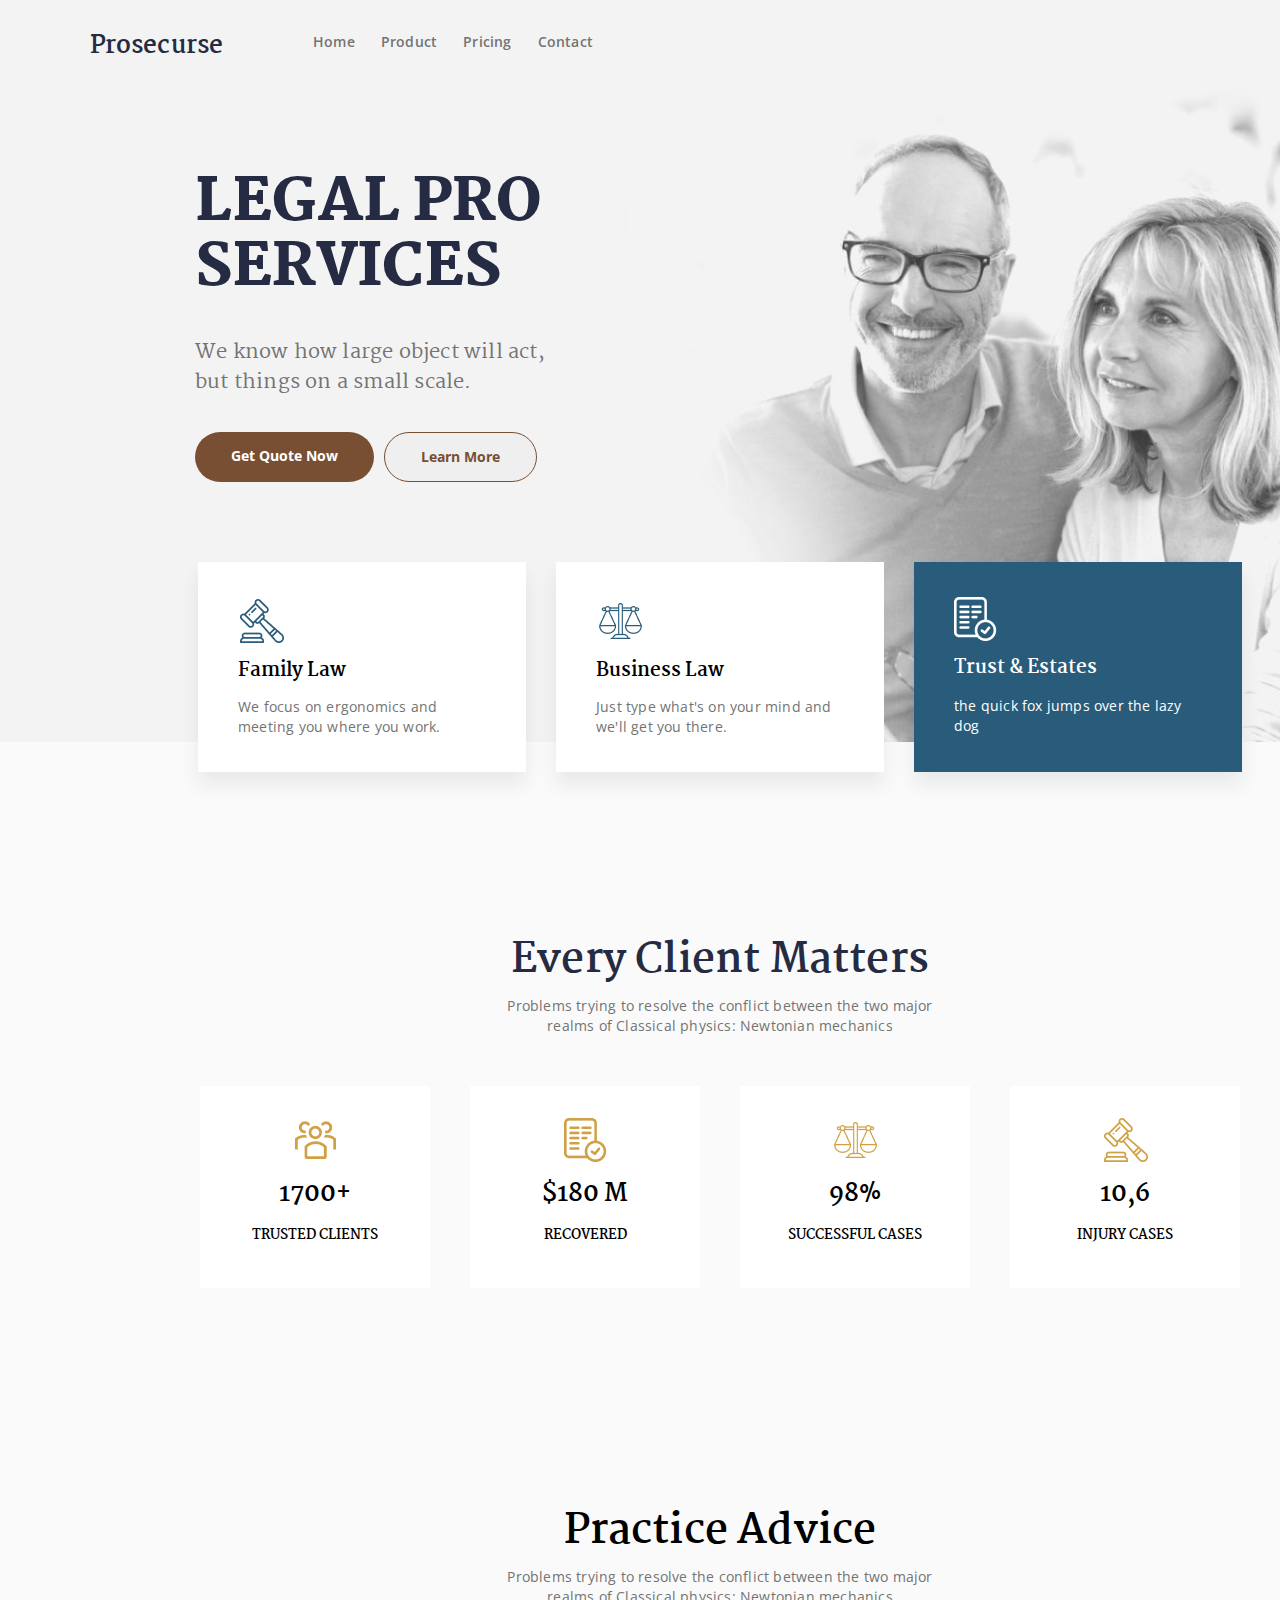
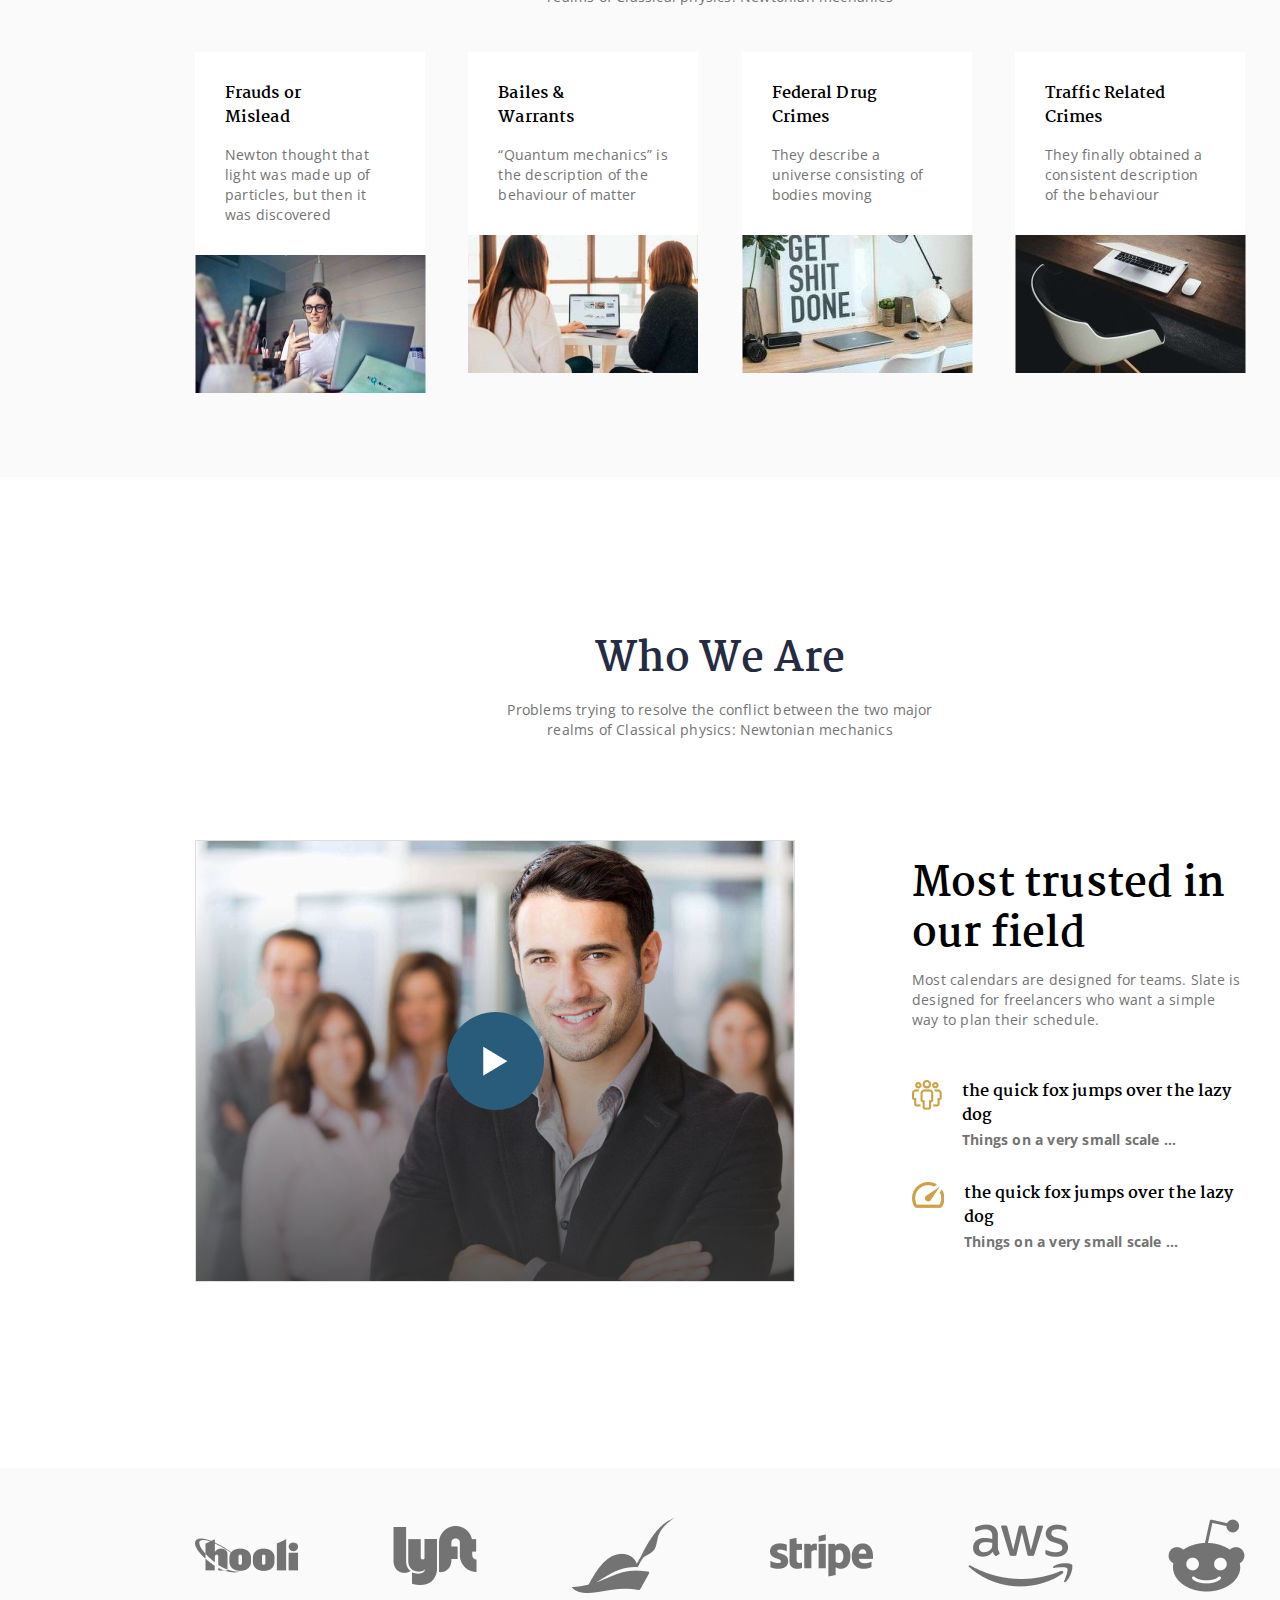
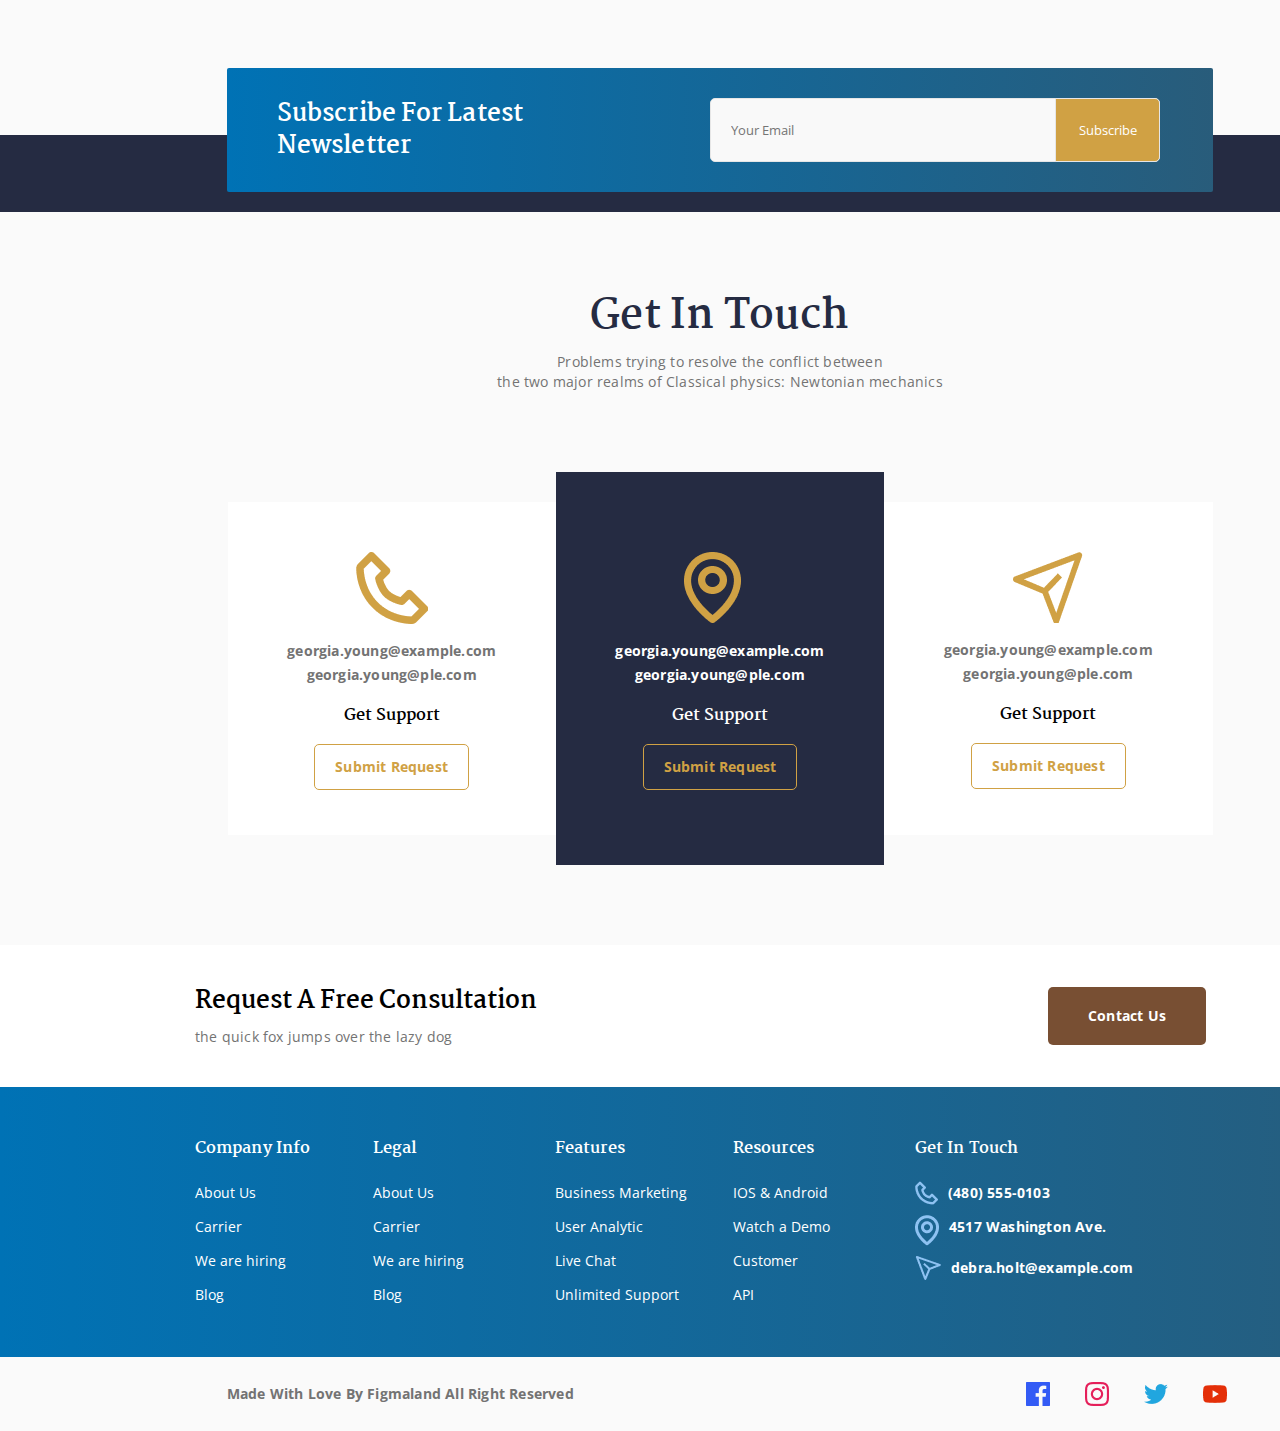
==== index.html @ 294cccd7 "edit file type" ====
<!DOCTYPE html>
<html lang="en">
<head>
    <meta charset="UTF-8">
    <meta http-equiv="X-UA-Compatible" content="IE=edge">
    <meta name="viewport" content="width=device-width, initial-scale=1.0">
    <title>Document</title>
    <link rel="stylesheet" href="css/style.css">
</head>
<body>
    <!-- Header -->
    <div class="header col-md-12">
        <div class="cover-header">
                <div class="navbar">
                    <div class="nav-brand">
                        <h3>Prosecurse</h3>
                    </div>
                    <div class="nav-menu">                    
                            <a>Home</a>
                            <a>Product</a>
                            <a>Pricing</a>
                            <a>Contact</a>                    
                    </div>
                    <div class="nav-icon">
                        <img src="images/icn search .icn-xs.png" class="show-detail" alt="">
                        <img src="images/icn shopping-cart .icn-xs.png" class="show-detail" alt="">
                        <img src="images/icn menu .icn-xs.png" alt="">                    
                    </div>                 
                </div>
                <div class="container">
                        <div class="card-haeder-info">
                            <h1>
                                LEGAL PRO SERVICES
                            </h1>                    
                            <h4 class="hide">
                                We know how large object will act,<br>
                                but things on a small scale.
                            </h4> 
                            <h4 class=" show-detail">
                                We know how large <br>
                                objects will act, but things <br>
                                on a small scale just do <br>
                                not act that way.
                            </h4>
                            
                            <div class="card-header-btn">
                                <button class="btn primary-color btn-text btn-round">
                                    Get Quote Now 
                                </button>
                                <button class="btn outline-primary-color btn-text btn-round">
                                    Learn More 
                                </button>
                            </div> 
                        </div> 
                </div> 
                <div class="row">
                    <div class="card-item-white">
                        <img src="images/c1.png" alt="">
                        <h3 class="hide">
                            Family Law
                        </h3>
                        <h3 class=" show-detail">
                            OpenType features <br> and Variable fonts
                        </h3>
                        <p>
                            We focus on ergonomics and meeting you where you work. 
                        </p>

                    </div>
                    <div class="card-item-white">
                        <img src="images/c2.png" alt="">
                        <h3 class="hide">
                            Business Law
                        </h3>
                        <h3 class=" show-detail">
                            Fastest way <br> to organize
                        </h3>
                        <p>
                            Just type what's on your mind and we'll get you there. 
                        </p>
                    </div>
                    <div class="card-item-blue">
                        <img src="images/c3.png" alt="">
                        <h3 class="hide">
                            Trust & Estates
                        </h3>
                        <h3 class=" show-detail">
                            Work at the <br> speed of thought.
                        </h3>
                        <p>
                            the quick fox jumps over the lazy dog 
                        </p>
                    </div>
            </div>
        </div>      
                  
    </div>

<!-- Every Client Matters -->
    <div class="every-client-matters col-md-12">
        <div class="container">
            <div class="row">
                <div class=" main-content ">
                    <h2>
                        Every Client Matters
                    </h2>
                    <p align="center">
                        Problems trying to resolve the conflict between the two major realms of Classical physics: Newtonian mechanics 
                    </p>
                </div>
            </div>
            <div class="row">
                <div class="col-md-3">
                        <img src="images/icn settings .icn-lg.png" alt="">
                        <h2>
                            1700+
                        </h2>
                        <h5>
                            TRUSTED CLIENTS
                        </h5>
                </div>
                <div class="col-md-3 ">
                        <img src="images/icn settings .icn-lg (1).png" alt="">
                        <h2>
                            $180 M 
                        </h2>
                        <h5>
                            RECOVERED
                        </h5>
                </div>
                <div class="col-md-3 ">
                        <img src="images/icn settings .icn-lg (2).png" alt="">
                        <h2>
                            98%
                        </h2>
                        <h5>
                            SUCCESSFUL CASES
                        </h5>
                </div>
                <div class="col-md-3 ">
                        <img src="images/icn settings .icn-lg (3).png" alt="">
                        <h2>
                            10,6
                        </h2>
                        <h5>
                            INJURY CASES
                        </h5>
                </div>
                
                
            </div>
        </div>
    </div>
    <!-- Practice Advice -->
    <div class=" practice-advice col-md-12">
        <div class="container ">
            <div class="sub-container ">
                <div class=" row">
                    
                        <h2>
                            Practice Advice
                        </h2>
                        <p>
                            Problems trying to resolve the conflict between 
                            the two major realms of Classical physics: Newtonian mechanics 
                        </p>
                </div>

            </div>
            <div class=" row">
                <div class="col-md-3">
                    <div class="card-item">
                        <div class="card-content">
                            <h5 >
                                Frauds or Mislead
                            </h5>
                            <p >
                                Newton thought that 
                                light was made up of 
                                particles, but then it 
                                was discovered
                            </p>
                        </div>
                        <div class="card-image">
                            <img src="images/cover (1).png" alt="">
                        </div>                      
                    </div>
                </div>
                <div class="col-md-3">
                    <div class="card-item">
                        <div class="card-content">
                            <h5 >
                                Bailes & Warrants
                            </h5>
                            <p >
                                “Quantum mechanics” is the description of the behaviour of matter 
                            </p>
                        </div>
                        <div class="card-image">
                            <img src="images/cover (2).png" alt="">
                        </div>                      
                    </div>
                </div>
                <div class="col-md-3">
                    <div class="card-item">
                        <div class="card-content">
                            <h5 >
                                Federal Drug Crimes
                            </h5>
                            <p >
                                They describe a universe consisting of bodies moving
                            </p>
                        </div>
                        <div class="card-image">
                            <img src="images/cover (3).png" alt="">
                        </div>                      
                    </div>
                </div>
                <div class="col-md-3">
                    <div class="card-item">
                        <div class="card-content">
                            <h5 >
                                Traffic Related Crimes
                            </h5>
                            <p >
                                They finally obtained a consistent description of the behaviour 
                            </p>
                        </div>
                        <div class="card-image">
                            <img src="images/cover (4).png" alt="">
                        </div>                      
                    </div>
                </div>

            </div>

        </div>

    </div>
    <!-- About -->
    <div class="about col-md-12 ">
        <div class="container " >
            <div class=" row ">
                <div class="main-content ">
                    <h2>
                        Who We Are
                    </h2>
                    <p>
                        Problems trying to resolve the conflict between the two major realms of Classical physics: Newtonian mechanics 
                    </p>
                </div>

            </div>
            <div class=" row ">
                <div class="col-md-8 ">
                    <div class="card-item">
                        <div class=" card-button blue-color">
                            <img src="images/icn play .icn-sm.png" alt="">
                        </div>
                        <div class="card-image"></div>
                    </div>
                </div>
                <div class="col-md-4 ">
                    <div class="card-title ">
                        <h2>
                            Most trusted in our field
                        </h2>
                        <p>
                            Most calendars are designed for teams. Slate is designed for freelancers who want a simple way to plan their schedule.
                        </p>
                    </div>
                    <div class="card-list">
                        <div class="flex-row">
                            <div class="icon ">
                                <img src="images/Vector (14).png" alt="">
                            </div>
                            <div class="text">
                                <h5>
                                    the quick fox jumps over the lazy dog
                                </h5>
                                <h6>
                                    Things on a very small scale ...
                                </h6>
                            </div>
                        </div>
                        <div class="flex-row">
                            <div class="icon ">
                                <img src="images/Vector (15).png" alt="">
                            </div>
                            <div class="text">
                                <h5>
                                    the quick fox jumps over the lazy dog
                                </h5>
                                <h6>
                                    Things on a very small scale ...
                                </h6>
                            </div>
                        </div>                        
                    </div>
                </div>
            </div>
        </div>
    </div>

<!-- Clients -->
    <div class="clients col-md-12 ">
        <div class="clients-backgroung">
            
        </div>
        <div class="container" >
            <div class="row icon">
                <div class="col-md-2">
                    <img src="images/Vector (1).png" alt="">
                </div>
                <div class="col-md-2">
                    <img src="images/Vector (2).png" alt="">
                </div>
                <div class="col-md-2">
                    <img src="images/Vector (3).png" alt="">
                </div>
                <div class="col-md-2">
                    <img src="images/Vector (4).png" alt="">
                </div>
                <div class="col-md-2">
                    <img src="images/Vector (5).png" alt="">
                </div>
                <div class="col-md-2">
                    <img src="images/Vector (6).png" alt="">
                </div>
            </div>
        </div>
        <div class="container" >
            <div class="row input">
                        <div class="title">
                            <h3>
                                Subscribe For Latest Newsletter
                            </h3>
                        </div>
                        <div class="input-group">
                            <input type="email" name="" id="" placeholder="Your Email">
                            <div class="btn-input">
                                <button>Subscribe</button>
                            </div>
                        </div>
                </div>       
        </div>
        
    </div>

<!-- Contect -->
    <div class="contect col-md-12">
        <div class="container">
            <div class="row ">
                <div class="main-content">
                    <h2>
                        Get In Touch
                    </h2>
                    <p>
                        Problems trying to resolve <br class=" show-detail"> the conflict between <br class="hide">
                        the two major realms of Classical physics:<br class=" show-detail"> Newtonian mechanics 
                    </p>
                </div>
            </div>
            <div class="row">
                <div class="col-md-4 ">
                    <div class="card-item">
                        <img src="images/tel.png" alt="">
                        <div>
                            <h6>georgia.young@example.com</h6>
                            <h6>georgia.young@ple.com</h6>
                        </div>
                        <h5>
                            Get Support
                        </h5>
                        <button>
                                Submit Request
                        </button>
                    </div>
                </div>
                <div class="col-md-4 ">
                    <div class="card-item">
                        <img src="images/location.png" alt="">
                        <div class="text-white-center">
                            <h6>georgia.young@example.com</h6>
                            <h6>georgia.young@ple.com</h6>
                        </div>
                        <h5>
                            Get Support
                        </h5>
                        <button>
                                Submit Request
                        </button>
                    </div>
                </div>
                <div class="col-md-4 ">
                    <div class="card-item">
                        <img src="images/mel.png" alt="">
                        <div>
                            <h6>georgia.young@example.com</h6>
                            <h6>georgia.young@ple.com</h6>
                        </div>
                        <h5>
                            Get Support
                        </h5>
                        <button>                            
                                Submit Request
                        </button>
                    </div>
                </div>
            </div>
        </div>
    </div>

    <!-- Footer -->
    <div class="footer col-md-12">
        <div class=" footer-1">
            <div class="container ">
                <div class="row ">
                    <div class="col-md-6 title ">
                        <h3>
                            Request A Free Consultation
                        </h3>
                        <p>
                            the quick fox jumps over the lazy dog
                        </p>
                    </div>
                    <div class="col-md-6 button ">
                        <button>
                            Contact Us
                        </button>
                    </div>
                </div>
            </div>
        </div>
        <div class=" footer-2">
            <div class="container">
                <div class="row">
                    <div class="col-md-2 ">
                        <h5>
                            Company Info
                        </h5>
                        <div class="footer-link">
                            <a href="#">About Us</a>
                            <a href="#">Carrier</a>
                            <a href="#">We are hiring</a>
                            <a href="#">Blog</a>
                        </div>
                    </div>
                    <div class="col-md-2 ">
                        <h5>
                            Legal
                        </h5>
                        <div class="footer-link">
                            <a href="#">About Us</a>
                            <a href="#">Carrier</a>
                            <a href="#">We are hiring</a>
                            <a href="#">Blog</a>
                        </div>
                    </div>
                    <div class="col-md-2 ">
                        <h5>
                            Features
                        </h5>
                        <div class="footer-link">
                            <a href="#">Business Marketing</a>
                            <a href="#">User Analytic</a>
                            <a href="#">Live Chat</a>
                            <a href="#">Unlimited Support</a>
                        </div>
                    </div>
                    <div class="col-md-2 ">
                        <h5>
                            Resources
                        </h5>
                        <div class="footer-link">
                            <a href="#">IOS & Android</a>
                            <a href="#">Watch a Demo</a>
                            <a href="#">Customer</a>
                            <a href="#">API</a>
                        </div>
                    </div>
                    <div class="col-md-4 ">
                        <h5>
                            Get In Touch
                        </h5>
                        <div class="footer-icon">
                            <div class="footer-icon-detail">
                                <img src="images/f-tel.png" alt="">
                                <h6>
                                    (480) 555-0103 
                                </h6>
                            </div>
                            <div class="footer-icon-detail">
                                <img src="images/f-location.png" alt="">
                                <h6>
                                    4517 Washington Ave.
                                </h6>
                            </div>
                            <div class="footer-icon-detail">
                                <img src="images/f-mel.png" alt="">
                                <h6>
                                    debra.holt@example.com
                                </h6>
                            </div>
                        </div>
                            
                    </div>
                </div>
            </div>
        </div>
        <div class=" footer-3">
            <div class="container">
                <div class="row ">
                    <div class="col-md-6">
                        <h6>
                            Made With Love By Figmaland All Right Reserved 
                        </h6>
                    </div>
                    <div class="col-md-6">
                            <img src="images/fb.png" alt="">
                            <img src="images/ig.png" alt="">
                            <img src="images/tw.png" alt="">
                            <img src="images/yt.png" alt="">
                    </div>
                </div>
            </div>
        </div>

    </div>
</body>
</html>
---- css/style.css ----
@import url('https://fonts.googleapis.com/css2?family=Martel:wght@200;300;400;600;700;800;900&family=Open+Sans:ital,wght@0,300;0,400;0,500;0,600;0,700;0,800;1,300;1,400;1,500;1,600;1,700;1,800&display=swap');

@import url('https://fonts.googleapis.com/css2?family=Montserrat:ital,wght@0,100;0,200;0,300;0,400;0,500;0,600;0,700;0,800;0,900;1,100;1,200;1,300;1,400;1,500;1,600;1,700;1,800;1,900&display=swap');
* {
    margin: 0;
    padding: 0;
    box-sizing: border-box;
    font-family: 'Open Sans', sans-serif;   
}
body {    
    background: #ffffff;    

}
.test-border {
    border: #0072B5 solid 1px;
}
h2, h3, h4, h5{
    font-family: 'Martel', serif;
    font-weight: 700;
}
h6 {
    font-weight: 700;
    font-size: 14px;
    line-height: 24px;
    letter-spacing: 0.2px;
    color: #737373;
}
p {
    font-size: 14px;
    line-height: 20px;    
    letter-spacing: 0.2px;
    color: #737373;
}
h1{
    font-family: 'Martel', serif;
    font-weight: 900;
}

.col-md-12 {
    width: 1440px;
    margin: 0 auto;
    transition: all 1s;
    /* border: #0072B5 solid 1px; */
}
.container {
    position: relative;
    display: flex;
    flex-direction: column;
    width: 1050px;    
    margin:0 auto;
}
.row {
    display: grid;
    width: auto;  
}
/* Header */
.header {
    padding-bottom: 114px;  
    background: #FAFAFA;
}
.header .cover-header {
    background: url('../images/cover.png');
    background-repeat: no-repeat;
    position: relative;
    background-size: cover;
    background-position: center;
}
.header .row {
    position: absolute;
    grid-template-columns: repeat(3,328px);
    bottom: -30px;
    margin: 0 auto;
    gap: 30px;  
    left: 0;
    right: 0;
    justify-content: center;
}
.header .row div{
    padding: 35px 40px;    
    box-shadow: 0px 13px 19px rgba(0, 0, 0, 0.07);
}
div.card-item-white {
    background-color: #FFFFFF;
    display: grid;
    gap: 10px;
}
div.card-item-blue {
    background-color: #295C7A;
    color: #FFFFFF;
    display: grid;
    gap: 10px;
}
div.card-item-blue > p{
    color: #FFFFFF;
}
.header .card-haeder-info {
    margin-top: 80px;
    margin-bottom: 260px;
    width: 50%;
}
.header .card-haeder-info h1{
    font-family: 'Martel';
    font-style: normal;
    font-weight: 900;
    font-size: 58px;
    line-height: 65px;
    letter-spacing: 0.2px;
    color: #252B42;
}
.header .card-haeder-info h4{
    font-weight: 500;
    font-size: 20px;
    line-height: 30px;
    letter-spacing: 0.2px;
    color: #737373;
    margin: 35px 0;

}
.header .card-header-btn {
    display: flex; 
    flex-wrap: wrap;   
    gap: 10px;
}
.btn {
    display: flex;
    flex-direction: column;
    align-items: center;
    padding: 10px 36px;
    border: none;
    border-radius: 37px;

}
.primary-color{
    color: #FFFFFF;
    background: #784F33;
    
    
}
.outline-primary-color {
    border: 1px solid #784F33;
    color: #784F33;  
 
}
.blue-color{
    background: #295C7A;
    border-radius: 73.6px;
}

.btn-text {  

    font-family: 'Open Sans';
    font-style: normal;
    font-weight: 700;
    font-size: 14px;
    line-height: 28px;

}

.navbar {
    display: flex;
    margin: 0 90px 0 90px;
    padding: 30px 0 30px 0;

}
.nav-brand > h3{
    font-weight: 700;
    font-size: 24px;
    line-height: 32px;
    letter-spacing: 0.1px;
    color: #252B42;

}
.nav-menu {
    display: flex;
    margin-left: 90px;
    width: 280px;
    justify-content: space-between;    
}
.nav-menu a {    
    font-weight: 600;
    font-size: 14px;
    line-height: 24px;
    text-align: center;
    letter-spacing: 0.2px;
    color: #737373;
}
.nav-icon {
    display: flex;
    margin-left: auto;
    align-items: center;
}
.show-detail {    
    display: none;
}

/* Every Client Matters */
.every-client-matters {
    position: relative;
    background: #FAFAFA;
}
.every-client-matters .container {
    padding: 80px 93px 94px 93px;
    align-items: center;
}
.every-client-matters .row .main-content h2 {
    margin-bottom: 10px;
}
.main-content > h2 {
    font-size: 40px;
    line-height: 50px;
    letter-spacing: 0.2px;   
    color: #252B42;
    /*  */
    text-align: center;

}
.main-content > p {
    width: 468px;
    font-weight: 400;
    font-size: 14px;
    line-height: 20px;
    text-align: center;
    letter-spacing: 0.2px;
    color: #737373;
    /*  */
}
.every-client-matters .row:nth-last-of-type(1) {
    /* background-color: aqua; */
    grid-template-columns: repeat(4,230px);
    grid-template-rows: 202px;
    margin-top: 50px;
    gap: 40px;
}
.every-client-matters .row > div.col-md-3 {
    display: flex;
    flex-direction: column;
    align-items: center;
    padding: 30px 40px;
    background: #FFFFFF;
    gap: 10px;
}

/* Practice Advice */
.practice-advice {
    background-color: #FAFAFA;
    margin-bottom: 58px;
}
.practice-advice > .container {
    padding-top: 80px;
    padding-bottom: 84px;
    /* border: #0072B5 solid 1px; */
}
.container .sub-container {
    margin: 45px 93px;
    align-items: center;

}
.sub-container > .row {
    display: flex;
    flex-direction: column;
    justify-content: center;
    align-items: center;
}
.sub-container > .row > h2 {
    font-size: 40px;
    line-height: 50px;
    letter-spacing: 0.2px;
    margin-bottom: 10px;
}
.sub-container > .row > p {
    font-size: 14px;
    line-height: 20px;
    text-align: center;
    width: 431px;
    letter-spacing: 0.2px;
}
.practice-advice .container > .row {
    justify-content: space-between;
    grid-template-columns: repeat(4,230px);
    gap: 40px;
}

.practice-advice .card-item > .card-content {
    padding: 30px 30px;
    background: #FFFFFF;

}
.practice-advice .card-item > .card-content > h5{
    font-size: 16px;
    line-height: 24px;
    width: 125px;
    letter-spacing: 0.1px;
    margin-bottom: 15px;
}
.practice-advice .card-item > .card-content > p{
    font-size: 14px;
    line-height: 20px;
    letter-spacing: 0.2px;
    color: #737373;
}
.practice-advice .card-item > .card-image {
    margin-bottom: -5px;
}

/* About Who We Are */
.about {
    padding-bottom: 43px;
    background: #ffffff;
    /* border: #0072B5 solid 1px; */
}
.about .row:first-child {
    margin: 100px 93px ;
    display: flex;
    justify-content: center;
}
.about .container {
    padding-bottom: 43px;
}
.about .row > .main-content h2{
    margin-bottom: 15px;
}
.about .row:last-child {
    justify-content: space-between;
    grid-template-columns: 600px 333px;
    margin-bottom: 100px;
    /* border: #0072B5 solid 1px; */
}
.about .row > .col-md-8 {
    display: flex;
    flex-direction: column;
    align-items: center;
    height: 442px;

}
.about .row > .col-md-8 .card-item {
    box-sizing: border-box;
    width: 100%;
    height: 442px;
    position: relative;
    background: #c7acac;
    border: 1px solid #DEDEDE;
    background: url('../images/cover\ \(5\).png');
    background-position: center;
}
.about .row > .col-md-8 .card-item .card-image {
    position: absolute;
    width: 100%;
    height: auto;
    left: 0px;
    right: 0px;
    top: 0px;
    bottom: 0px;    
    background: linear-gradient(180deg, rgba(0, 0, 0, 0) 14.58%, rgba(56, 56, 56, 0.84) 100%);
    z-index: 1;
}
.about .row > .col-md-8 .card-item .card-button {
    display: flex;
    flex-direction: row;
    align-items: center;
    padding: 34.8px 36.8px;
    position: absolute;
    width: 97.6px;
    height: 98.4px;
    left: calc(50% - 97.6px/2 + 0.3px);
    top: calc(50% - 98.4px/2 + 0.2px);
    z-index: 999;
}
.about .row > .col-md-4 {
    display: flex;
    flex-direction: column;
    align-items: flex-start;
    height: 424px;
    gap: 30px;
}
.about .row > .col-md-4 > .card-title {
    padding: 20px 0;
}
.about .row > .col-md-4 > .card-list {
    width: 100%;
    display: flex;
    flex-direction: column;
    gap: 30px;
}
.card-list > .flex-row {
    display: flex;
}
.flex-row > .icon {
    margin-right: 20px;
}
.flex-row > .text > h5{
    font-size: 16px;
    line-height: 24px;
    letter-spacing: 0.1px;
}
.flex-row > .text > h6{
    font-size: 14px;
    line-height: 24px;
    letter-spacing: 0.2px;
    color: #737373;
}
.about .row > .col-md-4 h2{
    font-size: 40px;
    line-height: 50px;
    letter-spacing: 0.2px;
    margin-bottom: 10px;
}

/* Clients */
.clients {
    background: #FAFAFA;
}
.clients.col-md-12 {
    z-index: 1;
    position: relative;
}
.clients .container {    
    position: relative;
}
.clients > .container > .row.icon {
    justify-content: space-between;
    align-items: center;
    grid-template-columns: repeat(6,auto);
    gap: 40px;
    margin: 50px 0;
}

.clients > .container > .row.input {
    padding: 30px 50px;
    margin: 20px 32px;
    background: linear-gradient(270deg, #295C7A -1.04%, #0072B5 100%);
    border-radius: 2px;    
    grid-template-columns: repeat(2,253px 450px);
    gap: 180px;
    z-index: 999;
}
.clients > .container > .row.input > .title > h3{
    font-size: 24px;
    line-height: 32px;
    letter-spacing: 0.1px;
    color: #FFFFFF;
}

.clients > .container > .row.input > .input-group {
    display: flex;
    position: relative;
}
.clients > .container > .row.input > .input-group > input[type=email]{
    background: #F9F9F9;
    border: 1px solid #E6E6E6;
    padding: 15px 20px;
    border-radius: 5px;
    width: 100%;
}
.clients > .container > .row.input > .input-group > .btn-input > button{
    position: absolute;
    padding: 15px 22.5px;
    height: 100%;
    background: #D0A144;
    border: 1px solid #E6E6E6;
    border-radius: 0px 5px 5px 0px;
    right: 0;
    color: #FFFFFF;
    z-index: 5;
}
.clients-backgroung {
    position: absolute;
    height: 77px;
    width: 100%;
    background: #252B42;
    margin-bottom: 0;
    z-index: 20;
    bottom: 0;
}

/* contect */
.contect {
    background: #FAFAFA;
}
.contect .container {
    padding: 80px 0;
    gap: 80px;
}
.contect .container .row:first-child {
    margin: 0 93px;
    justify-content: center;
}
.contect .container .row:first-child h2{
    margin-bottom: 10px;
}
.contect .container .row:last-child {
    grid-template-columns: repeat(3,auto);
    margin: 0 32.5px;
    align-items: center;
}
.contect .container .row:last-child h5{
    font-size: 16px;
}

.contect .container .row:last-child > .col-md-4:nth-child(1) , .col-md-4:nth-child(3) {
    background: #FFFFFF;
    height: 333px;
    padding: 50px 40px;
}
.contect .container .row:last-child > .col-md-4:nth-child(2){
    background: #252B42;
    height: 393px;
    padding: 80px 40px;
    color: #FFFFFF;
}
.text-white-center > h6 {
    color: #FFFFFF;
}
.contect .container .row:last-child > .col-md-4 > .card-item{
    display: flex;
    flex-direction: column;
    align-items: center;
    gap: 15px;
    text-align: center;
}
.contect .row:last-child button {
    padding: 10px 20px;
    border: 1px solid #D0A144;
    border-radius: 5px;
    background: none;
    font-weight: 700;
    font-size: 14px;
    line-height: 24px;
    letter-spacing: 0.2px;
    color: #D0A144;
}

/* Footer */
.footer .footer-1 {
    background-color: #ffffff;
}
.footer-1 > .container {
    padding: 40px 0;
}
.footer-1 > .container > .row {
    grid-template-columns: repeat(2,454px 236px);
    align-items: center;
    padding: 0px;
    gap: 360px;
}
.footer-1 > .container > .row > .col-md-6.title{
    display: flex;
    flex-direction: column;
    gap: 10px;
}
.footer-1 > .container > .row > .col-md-6.title > h3{
    font-size: 24px;
    line-height: 32px;
}
.footer-1 > .container > .row > .col-md-6.button {
    display: flex;
    justify-content: center;
}
.footer-1 > .container > .row > .col-md-6.button > button {
    padding: 15px 40px;
    background: #784F33;
    border-radius: 5px;
    border: none;
    color: #FFFFFF;
    font-weight: 700;
    font-size: 14px;
    line-height: 28px;
    letter-spacing: 0.2px;
}
.footer .footer-2{
    background: linear-gradient(270deg, #295C7A -1.04%, #0072B5 100%);
}
.footer-2 > .container > .row {
    margin: 50px 0;
    grid-template-columns: repeat(5,148px 152px 148px 152px 321px);
    gap: 30px;
    color: #FFFFFF;

}
.footer-2 .footer-icon {
    display: flex;
    flex-direction: column;
    gap: 10px;
}
.footer-2 .row > .col-md-4 .footer-icon-detail{
    display: flex;
    flex-direction: row;
    gap: 10px ;  
}
.footer-2 .footer-icon-detail > h6 {
    color: #FFFFFF;
    font-size: 14px;
    line-height: 24px;
    letter-spacing: 0.2px;
}
.footer-2 > .container > .row h5{
    margin-bottom: 20px;
    font-size: 16px;
    line-height: 24px;
    letter-spacing: 0.1px;
}
.footer-2 .footer-link {
    display: grid;
    grid-gap: 10px;
}
.footer-2 .footer-link > a {
    color: #FFFFFF;
    text-decoration: none;
    line-height: 24px;
    font-size: 14px;
}
.footer .footer-3 {
    background-color: #FAFAFA;
}
.footer-3 .row {
    grid-template-columns: repeat(2, 600px 236px);
    margin: 25px 0;
    gap: 213px;
}
.footer-3 .col-md-6 {
    display: grid; 
    grid-template-columns: repeat(4,auto);
    justify-content: space-around;
    align-items: center;
}


/* ******************************************* */
@media only screen and (min-device-width : 320px) and (max-device-width : 480px) {

    .hide{
        display: none;
    }
    .col-md-12 {
        width: 100%;
        transition: all 1s;
    }
    .header {
        margin-bottom: 0;
    }
    .container{
        width: auto;        
    }
    .header {
        padding-bottom: 43px;
    }
    .header .row {
        position: static;
        grid-template-columns: repeat(1,328px);
        padding-bottom: 80px;
        gap: 30px;
    }
    .header .row .card-item-white, .card-item-blue{
        display: grid;
        gap: 10px;
    }
    .header .container {
        margin: 0;
        padding: 0;

    }
    .every-client-matters .row:nth-last-of-type(1) {
        grid-template-columns: repeat(1,230px);
    }
    .navbar {
        position: relative;
        display: flex;
        margin: 0 auto;
        
        padding: 36px 36px 39px 36px;
        height: 532px;
        justify-content: space-around;
        transition: all 1s;
    
    }
    .nav-brand > h3{
        font-weight: 700;
        font-size: 24px;
        line-height: 32px;
        letter-spacing: 0.1px;
        color: #252B42;
    }
    .nav-menu {
        flex-direction: column;
        align-items: center;
        padding: 0px;
        gap: 30px;
        position: absolute;
        width: 112px;
        height: 270px;
        margin: 96px 0 98px 0;

           
    }
    .nav-menu a {    
        font-weight: 600;
        font-size: 30px;
        line-height: 45px;
        text-align: center;
        letter-spacing: 0.2px;
        color: #737373;
    
    }
    .nav-icon {
        margin-left: auto;
        height: 24px;
        gap: 24px;
    
    }
    .show-detail {    
        display: block;
    }

    .header .card-haeder-info {
        margin-top: 80px;
        margin-bottom: 80px;
        width: 100%;
        gap: 40px;
    }
    .header .card-haeder-info h1{        
        font-size: 40px;
        line-height: 50px;
        letter-spacing: 0.2px;
        color: #252B42;
        width: 241px;
        margin-top: 84px;
        /* padding: 0 87.5px; */
        margin: 0 auto;
        text-align: center;

    }
    .header .card-haeder-info h4{
        font-weight: 500;
        font-size: 20px;
        line-height: 30px;
        letter-spacing: 0.2px;
        color: #737373;
        margin: 35px 0;
        text-align: center;    
    }
    .header .card-header-btn {
        display: flex; 
        flex-direction: column;
        justify-content: center;
        align-items: center;
        gap: 25px;
        
        
    }
    .main-content > p {
        width: auto;
    }
    .practice-advice .container > .row {
        margin: 0 auto;
        grid-template-columns: repeat(1,230px);
        gap: 40px;
    }
    .every-client-matters .row .main-content h2 {
        width: 259px;
        
    }
    .every-client-matters .row .main-content p {
        width: 206px;
        margin: 0 auto;
    }
    .practice-advice {
        margin-bottom: 0;
    }
    .container .sub-container {
        margin: 45px 43px;
    }
    .sub-container > .row > h2 {
        width: 174px;
        text-align: center;
    }
    .sub-container > .row > p {
        width: 206px;
    }
    .about .row:last-child {
        justify-content: space-between;
        grid-template-columns: repeat(1,333px);
        gap: 52px;
        margin: 0 auto;
    }
    
    .about .row:first-child {
        margin: 100px 45px;

    }
    .about .row > .main-content h2 {
        margin: 0 36.5px;
        width: 251px;
        margin-bottom: 10px;
    }
    .about .row > .main-content p {
        width: 206px;
        margin: 0 auto;
    }
    .about .container {
        margin-bottom: 135px;
    }
    .clients > .container > .row.icon {
        justify-content: center;
        align-items: center;
        grid-template-columns: repeat(1,auto);
        gap: 60px;
        width: 100%;
        padding: 50px 0;
        margin-bottom: 35px;
        margin-top: 31px;
    }
    .clients > .container > .row.icon .col-md-2{
        margin: 0 auto;
    }
    .clients > .container > .row.input {
        grid-template-columns: repeat(1,auto);
        text-align: center;
        width: 100%;
        gap: 30px;
        margin: 0;
    }
    .clients-backgroung {
        display: none;
    }
    
    .clients > .container > .row.input > .title > h3{
        width: 253px;
        margin: 0 auto;
        
    }
    .contect .container .row:first-child h2 {
        width: 258px;
    }
    .contect .container .row:first-child p {
        width: 264px;
    }
    .contect .container .row:last-child {
        grid-template-columns: repeat(1,auto);
        margin: 0 43.5px;
        gap: 30px;
    
    }
    
    .footer-1 > .container > .row > .col-md-6.button {
        justify-content: flex-start;
    }
    .footer-1 > .container {
        margin: 0 31px;

    }
    .footer-1 > .container > .row {
        grid-template-columns: repeat(1,auto);
        align-items: center;
        justify-content: flex-start;
        margin: 40px 56.5px;
        gap: 50px;
    }
    .footer-2 > .container {
        margin-left: 87px;
    }
    .footer-2 > .container > .row {
        grid-template-columns: repeat(1,auto);
        gap: 30px;
        margin: 55px 0;
        color: #FFFFFF;
    
    }
    .footer-3 .row {
        grid-template-columns: repeat(1, auto);
        margin: 25px 89px;
        gap: 50px;
    }
}
/* iPads (portrait and landscape) ----------- */
@media only screen and (min-device-width : 768px) and (max-device-width : 1024px) {
    .container{
        width: 90%;
    }
    .col-md-12 {
        width: 100%;
        /* border: #0072B5 solid 1px; */
    }
    .nav-icon {
        margin-left: auto;
        height: 24px;
        gap: 24px;    
    }
    .row {
        width: auto;
    }
    .header .row {
        position: relative;
        grid-template-columns: repeat(1,80%);
        margin: 0 auto;
        gap: 30px;  
        padding-bottom: 100px;  
        justify-content: center;
    }
    .header .card-haeder-info {
        padding: 50px 0;
        margin: 0 auto;
        text-align: center;
    }
    .header .cover-header {
        background: url('../images/cover.png');
        background-repeat: no-repeat;
        position: relative;
        background-size:cover;
        background-position: center;
    }
    .header .card-header-btn {
        justify-content: center;
    }
    .header {
        padding-bottom: 0;  
    }
    .every-client-matters .row:nth-last-of-type(1) {
        grid-template-columns: repeat(2,230px);
    }
    .practice-advice > .container {
        padding-top: 0px;
    }
    .practice-advice .container > .row {
        margin: 0 auto;
        grid-template-columns: repeat(2,300px);
        gap: 40px;
    }
    .practice-advice .card-item > .card-image {
        margin-bottom: -5px;
    }
    .practice-advice .card-item > .card-image img{
        width: 100%;
    }
    .about .row:last-child {
        justify-content: space-between;
        grid-template-columns: repeat(1,600px);
        gap: 52px;
        margin: 0 auto;
    }
    .clients > .container > .row.input {
        grid-template-columns: repeat(1,80%);
        text-align: center;
        width: 100%;
        gap: 30px;
        margin: 0;
        justify-content: center;
    }
    
    .clients > .container > .row.icon {
        justify-content: space-around;
        align-items: center;
        grid-template-columns: repeat(3,200px);
        
    }
    .clients > .container > .row.icon .col-md-2{
        margin: 0 auto;
    }
    .contect .container .row:last-child {
        display: flex;
        flex-wrap: wrap;
        margin: 0 43.5px;
        gap: 30px;
        justify-content: center;
    
    }
    .contect .container .row:last-child > .col-md-4:nth-child(2){
        order: 1;
        width: 600px;
    }
    .contect .container .row:last-child > .col-md-4:nth-child(1){
        order: 2;
        width: 45%;

    }
    .contect .container .row:last-child > .col-md-4:nth-child(3){
        order: 3;
        width: 45%;

    }
    .footer-1 > .container > .row {
        grid-template-columns: repeat(2,60% 30%);
        align-items: center;
        padding: 0px;
        gap: 10%;
    }
    .footer-2 > .container > .row {
        margin: 50px 0;
        grid-template-columns: 20% auto auto auto ;
        gap: 30px;
        color: #FFFFFF;
        padding-bottom: 100px;
    
    }
    .footer-2 > .container > .row .col-md-4:nth-child(5){
        position: absolute;
        display: grid;
        align-items: center;
        left: 0;
        right: 0;
        bottom: 40px;
        
    }
    .footer-2 > .container > .row .col-md-4:nth-child(5) h5{
        text-align: center;
    }
    .footer-2 > .container > .row .col-md-4:nth-child(5) .footer-icon{
        display: grid;
        grid-template-columns: auto auto auto;
        align-items: center;
        justify-content: center;
        margin: 0 40px;

    }
    .footer-3 .row {
        grid-template-columns: repeat(2, auto);
        margin: 25px 89px;
        gap: 50px;
    }


}
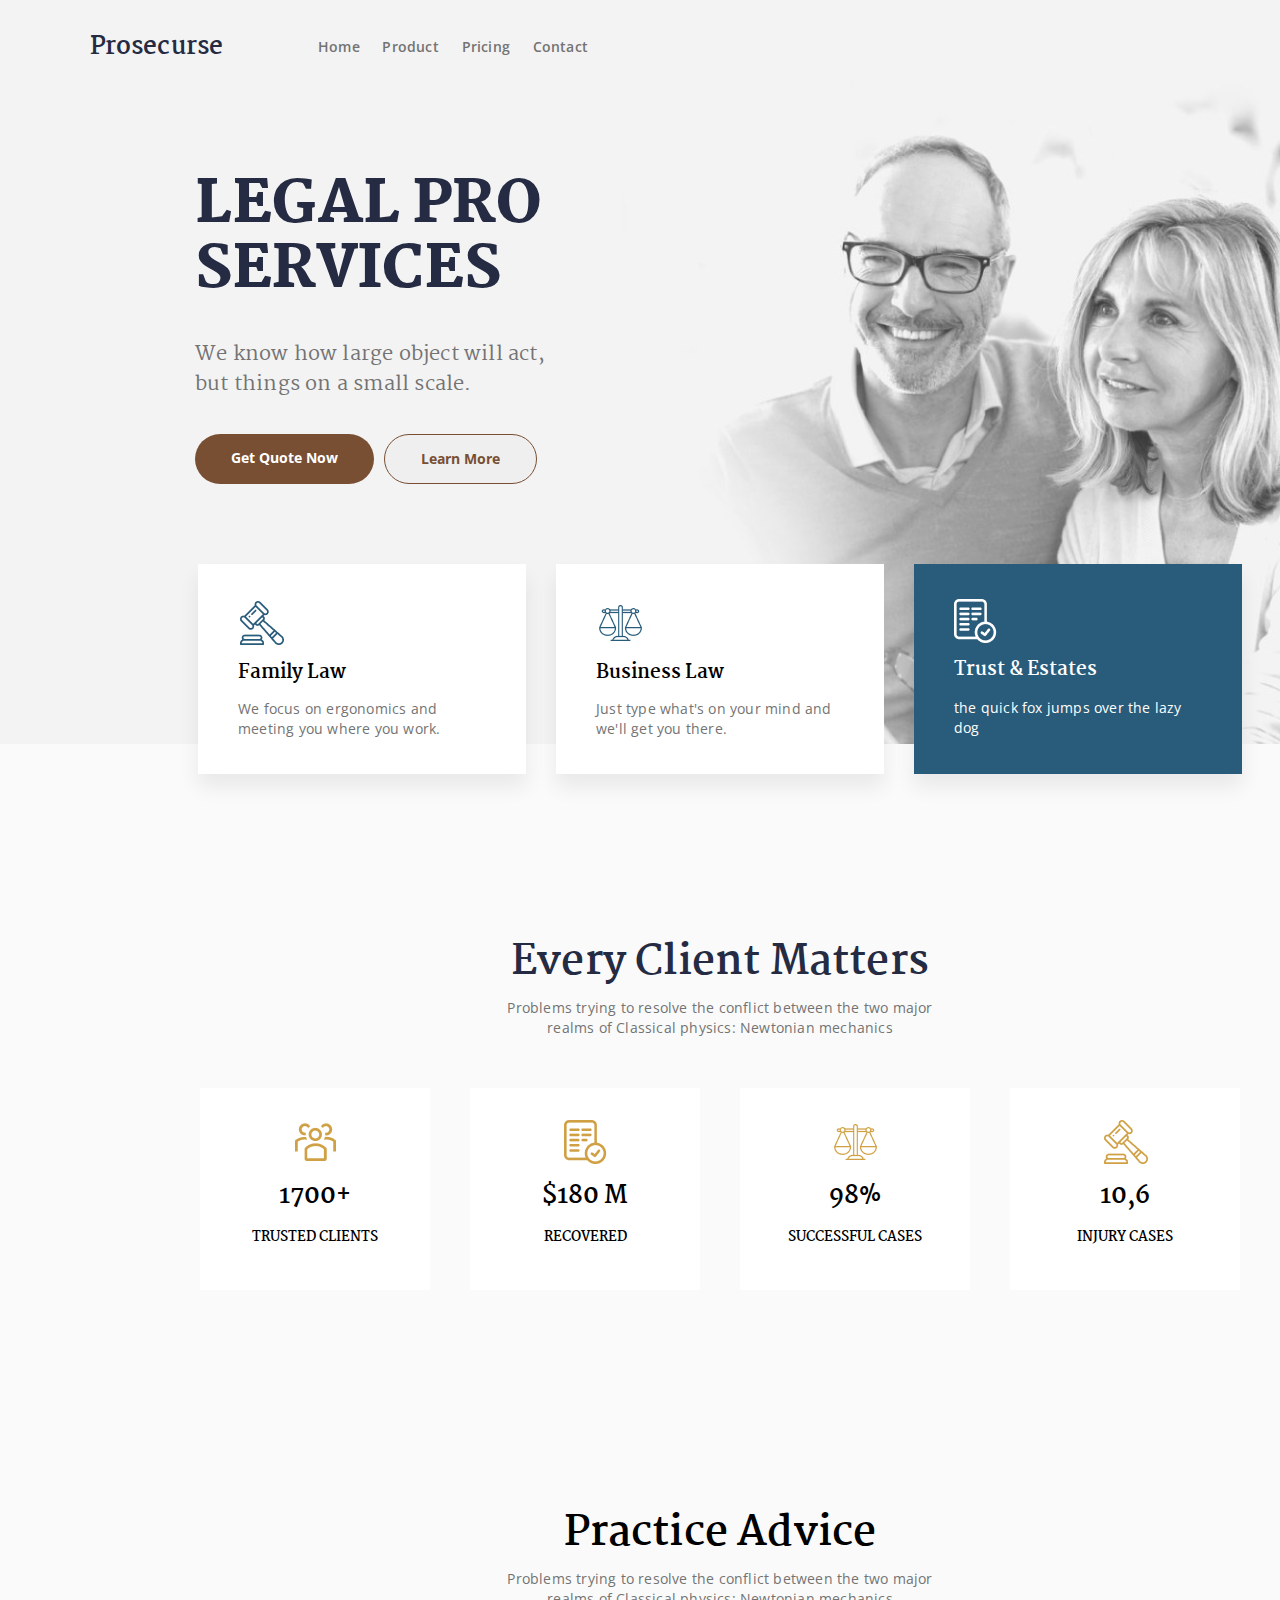
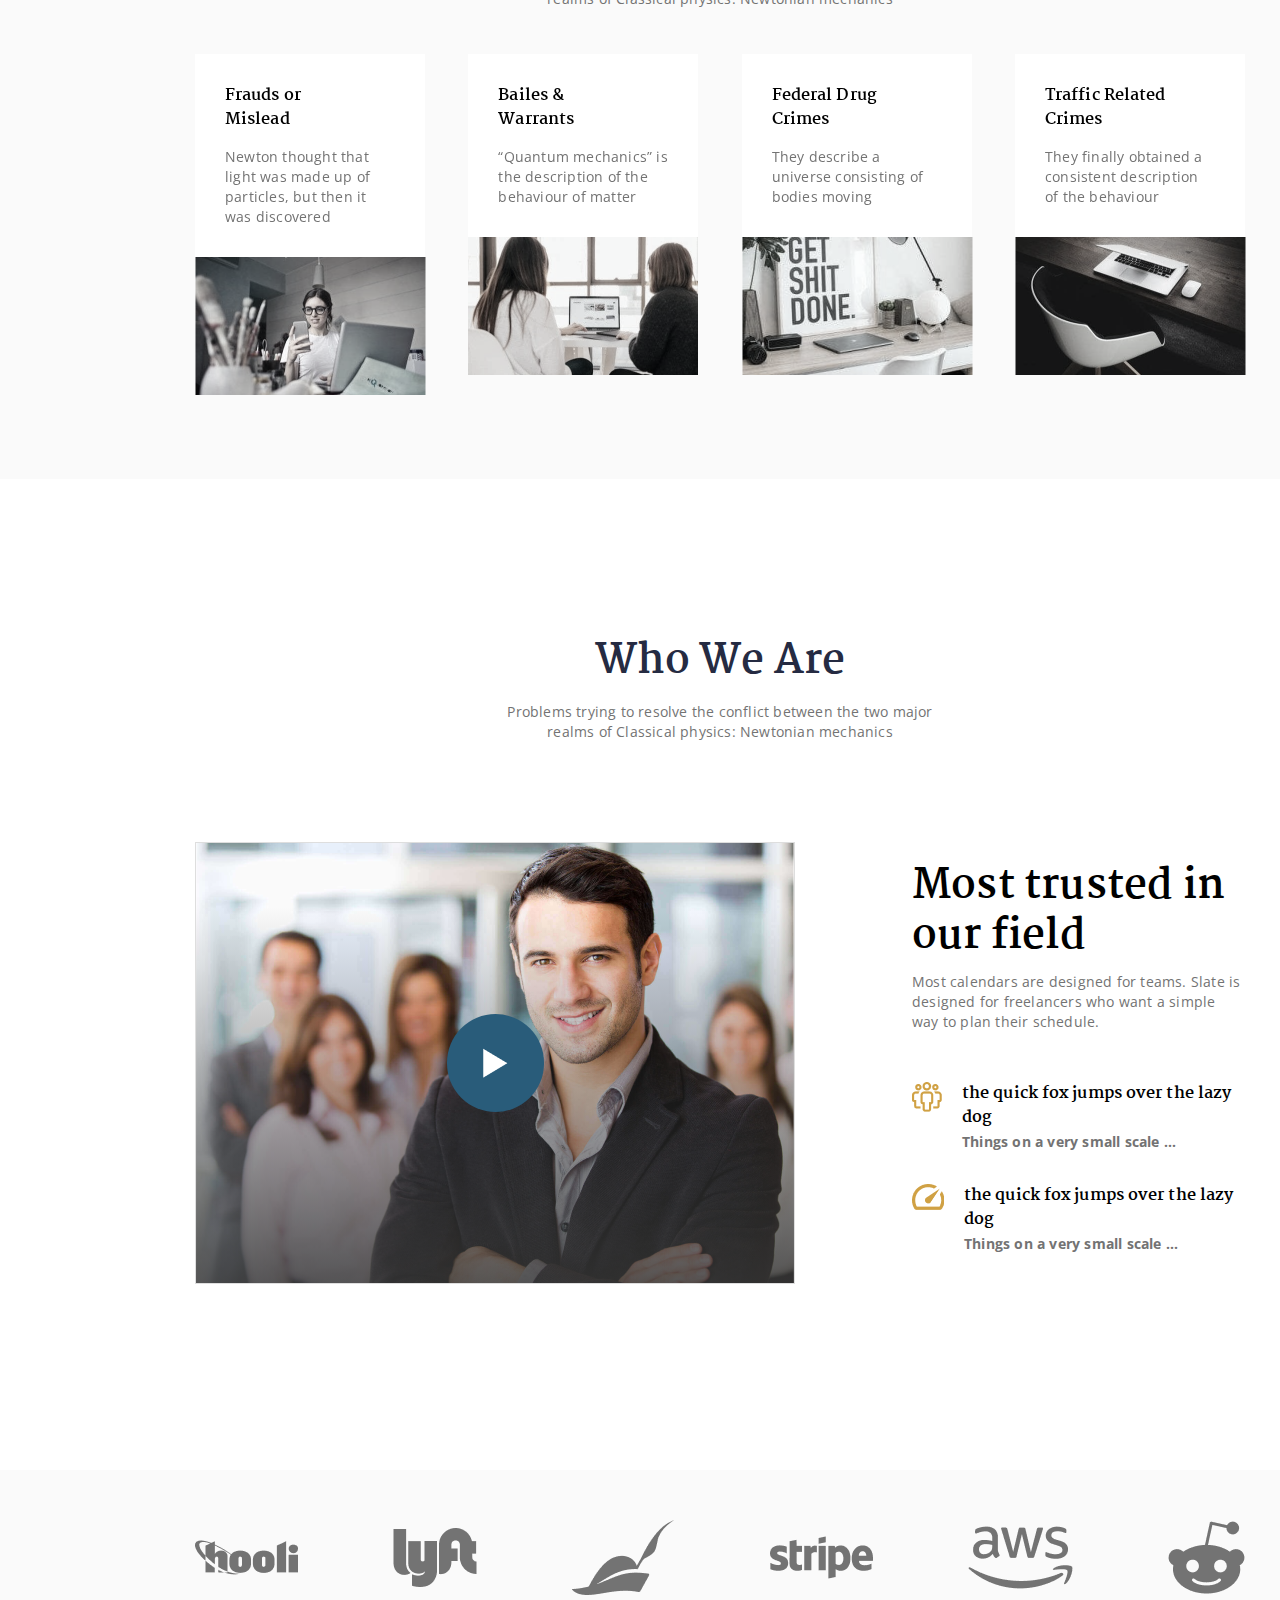
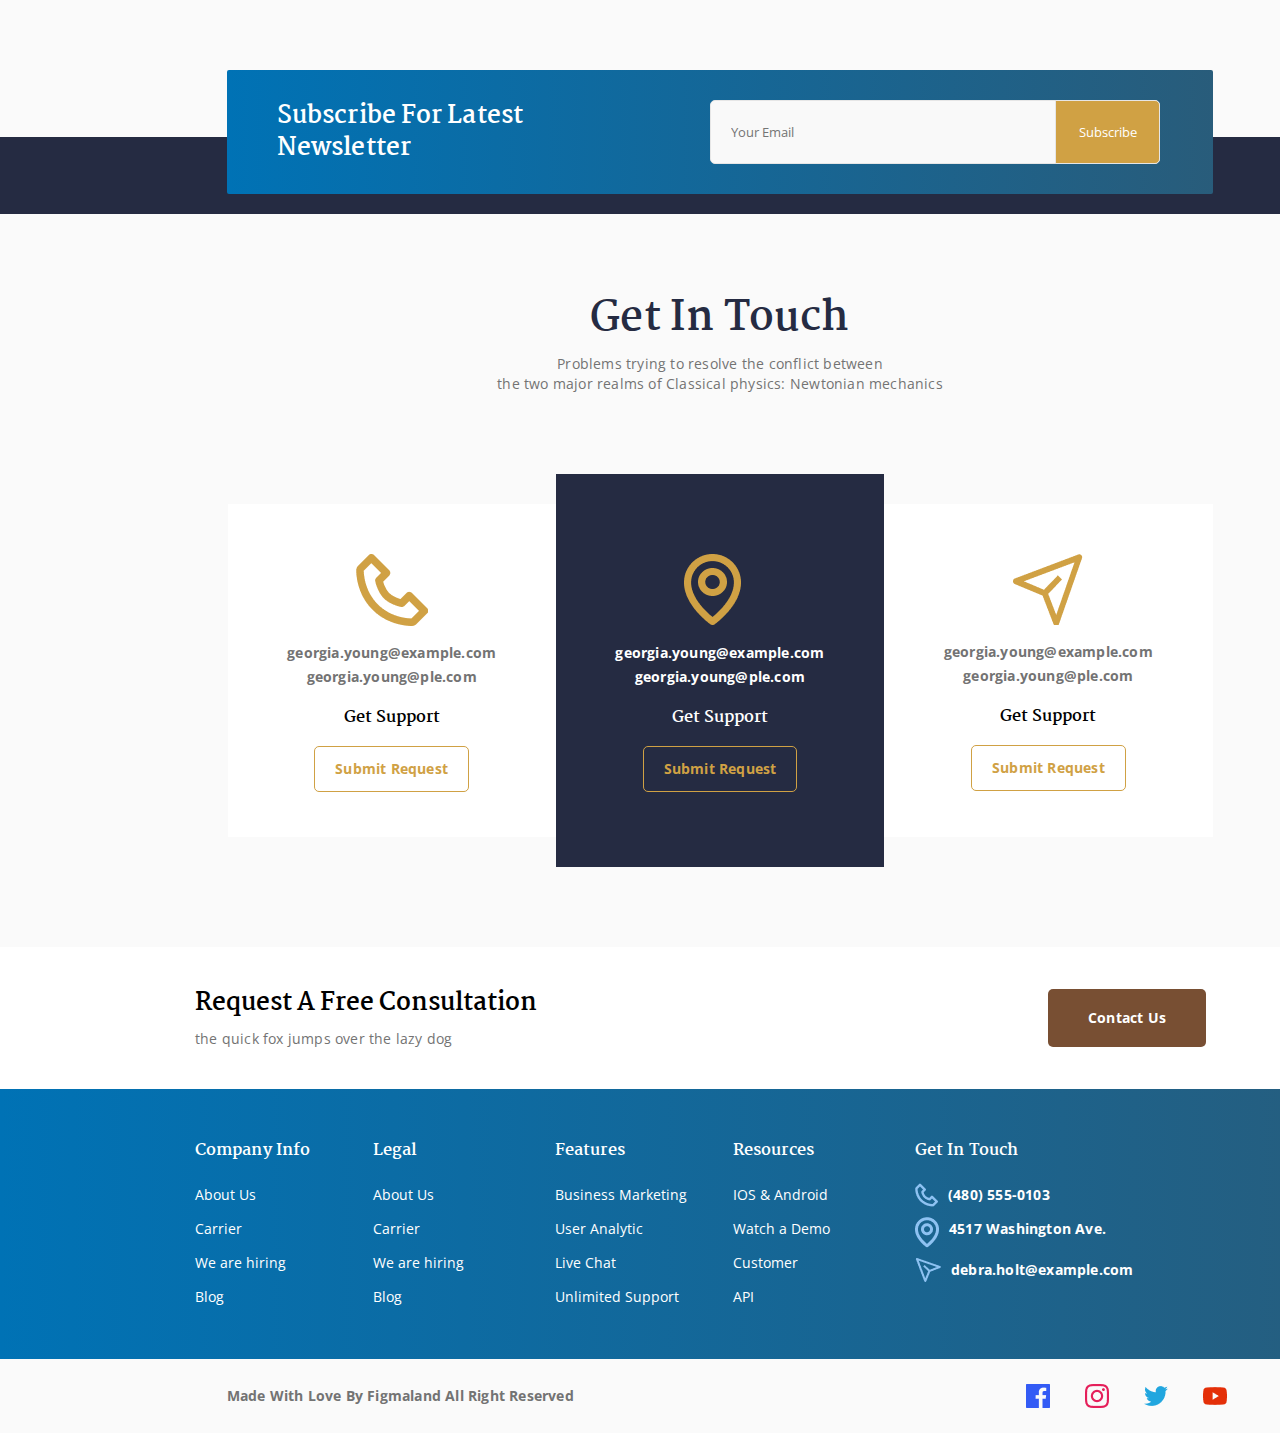
==== commit 629e17be: "update 22/11/65" ====
--- a/index.html
+++ b/index.html
@@ -151,6 +151,7 @@
             </div>
         </div>
     </div>
+
     <!-- Practice Advice -->
     <div class=" practice-advice col-md-12">
         <div class="container ">
@@ -169,7 +170,6 @@
             </div>
             <div class=" row">
                 <div class="col-md-3">
-                    <div class="card-item">
                         <div class="card-content">
                             <h5 >
                                 Frauds or Mislead
@@ -184,10 +184,8 @@
                         <div class="card-image">
                             <img src="images/cover (1).png" alt="">
                         </div>                      
-                    </div>
                 </div>
                 <div class="col-md-3">
-                    <div class="card-item">
                         <div class="card-content">
                             <h5 >
                                 Bailes & Warrants
@@ -199,10 +197,8 @@
                         <div class="card-image">
                             <img src="images/cover (2).png" alt="">
                         </div>                      
-                    </div>
                 </div>
                 <div class="col-md-3">
-                    <div class="card-item">
                         <div class="card-content">
                             <h5 >
                                 Federal Drug Crimes
@@ -214,10 +210,8 @@
                         <div class="card-image">
                             <img src="images/cover (3).png" alt="">
                         </div>                      
-                    </div>
                 </div>
                 <div class="col-md-3">
-                    <div class="card-item">
                         <div class="card-content">
                             <h5 >
                                 Traffic Related Crimes
@@ -229,7 +223,6 @@
                         <div class="card-image">
                             <img src="images/cover (4).png" alt="">
                         </div>                      
-                    </div>
                 </div>
 
             </div>
--- a/css/style.css
+++ b/css/style.css
@@ -128,7 +128,14 @@
     padding: 10px 36px;
     border: none;
     border-radius: 37px;
-
+    cursor: pointer;
+    transition: all .3s;
+
+
+}
+.btn:hover {
+    filter: drop-shadow(0px 3px 3px #784f33);
+    transition: all .5s;
 }
 .primary-color{
     color: #FFFFFF;
@@ -155,11 +162,11 @@
     line-height: 28px;
 
 }
-
 .navbar {
     display: flex;
     margin: 0 90px 0 90px;
     padding: 30px 0 30px 0;
+    align-items: center;
 
 }
 .nav-brand > h3{
@@ -169,6 +176,7 @@
     letter-spacing: 0.1px;
     color: #252B42;
 
+
 }
 .nav-menu {
     display: flex;
@@ -183,11 +191,24 @@
     text-align: center;
     letter-spacing: 0.2px;
     color: #737373;
+    cursor: pointer;
+    padding: 5px 5px;
+    border-radius: 30px;
+    transition: all .3s;
+
+}
+.nav-menu a:hover {    
+    background-color: #252B42;
+    filter: opacity(.7);
+    color: #ffffff;
+    padding: 5px 15px;
+    transition: all .5s;
 }
 .nav-icon {
     display: flex;
     margin-left: auto;
     align-items: center;
+    cursor: pointer;
 }
 .show-detail {    
     display: none;
@@ -231,6 +252,7 @@
     margin-top: 50px;
     gap: 40px;
 }
+
 .every-client-matters .row > div.col-md-3 {
     display: flex;
     flex-direction: column;
@@ -238,6 +260,14 @@
     padding: 30px 40px;
     background: #FFFFFF;
     gap: 10px;
+    transition: all 1s;
+
+}
+.every-client-matters .row > div.col-md-3:hover {
+    /* box-shadow: 10px 10px lightblue; */
+    border-radius: 15px;
+    filter: drop-shadow(0px 3px 10px lightblue);
+    transition: all 1s;
 }
 
 /* Practice Advice */
@@ -280,26 +310,36 @@
     gap: 40px;
 }
 
-.practice-advice .card-item > .card-content {
+.practice-advice .col-md-3 > .card-content {
     padding: 30px 30px;
     background: #FFFFFF;
 
 }
-.practice-advice .card-item > .card-content > h5{
+.practice-advice .col-md-3 > .card-content > h5{
     font-size: 16px;
     line-height: 24px;
     width: 125px;
     letter-spacing: 0.1px;
     margin-bottom: 15px;
 }
-.practice-advice .card-item > .card-content > p{
+.practice-advice .col-md-3 > .card-content > p{
     font-size: 14px;
     line-height: 20px;
     letter-spacing: 0.2px;
     color: #737373;
 }
-.practice-advice .card-item > .card-image {
+.practice-advice .col-md-3 > .card-image {
     margin-bottom: -5px;
+}
+.practice-advice .col-md-3 {
+    filter: grayscale(80%);
+    transition: all 1s;
+
+}
+.practice-advice .col-md-3:hover {
+    filter: grayscale(0%);
+    transition: all 1s;
+
 }
 
 /* About Who We Are */
@@ -364,6 +404,17 @@
     left: calc(50% - 97.6px/2 + 0.3px);
     top: calc(50% - 98.4px/2 + 0.2px);
     z-index: 999;
+    cursor: pointer;
+    transition: all .5s;
+
+}
+.about .row > .col-md-8 .card-item .card-button:hover {
+    filter: drop-shadow(0 0 100px #ffffff);
+    transition: all .5s;
+}
+
+.about .row > .col-md-8 .card-item .card-button:active {
+    cursor: progress;
 }
 .about .row > .col-md-4 {
     display: flex;
@@ -423,6 +474,15 @@
     gap: 40px;
     margin: 50px 0;
 }
+.clients > .container > .row.icon img{
+    transform: scale(1);
+    transition: all 1s;
+}
+.clients > .container > .row.icon img:hover{
+    transform: scale(1.5);
+    transition: all 1s;
+}
+
 
 .clients > .container > .row.input {
     padding: 30px 50px;
@@ -461,6 +521,13 @@
     right: 0;
     color: #FFFFFF;
     z-index: 5;
+    cursor: pointer;
+    transition: all 1s;
+
+}
+.clients > .container > .row.input > .input-group > .btn-input > button:hover{
+    background: #ecb74d;
+    transition: all 1.5s;
 }
 .clients-backgroung {
     position: absolute;
@@ -527,6 +594,14 @@
     line-height: 24px;
     letter-spacing: 0.2px;
     color: #D0A144;
+    cursor: pointer;
+    transition: all .3s;
+}
+.contect .row:last-child button:hover {
+    background: #D0A144;
+    transition: all .7s;
+    border-radius: 100px;
+    color: #FFFFFF;
 }
 
 /* Footer */
@@ -565,6 +640,12 @@
     font-size: 14px;
     line-height: 28px;
     letter-spacing: 0.2px;
+    transition: all .5s;
+    cursor: pointer;
+}
+.footer-1 > .container > .row > .col-md-6.button > button:hover {
+    background: #63412a;
+    transition: all 1s;
 }
 .footer .footer-2{
     background: linear-gradient(270deg, #295C7A -1.04%, #0072B5 100%);
@@ -621,6 +702,9 @@
     grid-template-columns: repeat(4,auto);
     justify-content: space-around;
     align-items: center;
+}
+.footer-3 .col-md-6 img{
+    cursor: pointer;
 }
 
 
@@ -924,10 +1008,10 @@
         grid-template-columns: repeat(2,300px);
         gap: 40px;
     }
-    .practice-advice .card-item > .card-image {
+    .practice-advice .col-md-3 > .card-image {
         margin-bottom: -5px;
     }
-    .practice-advice .card-item > .card-image img{
+    .practice-advice .col-md-3 > .card-image img{
         width: 100%;
     }
     .about .row:last-child {
@@ -960,7 +1044,6 @@
         margin: 0 43.5px;
         gap: 30px;
         justify-content: center;
-    
     }
     .contect .container .row:last-child > .col-md-4:nth-child(2){
         order: 1;
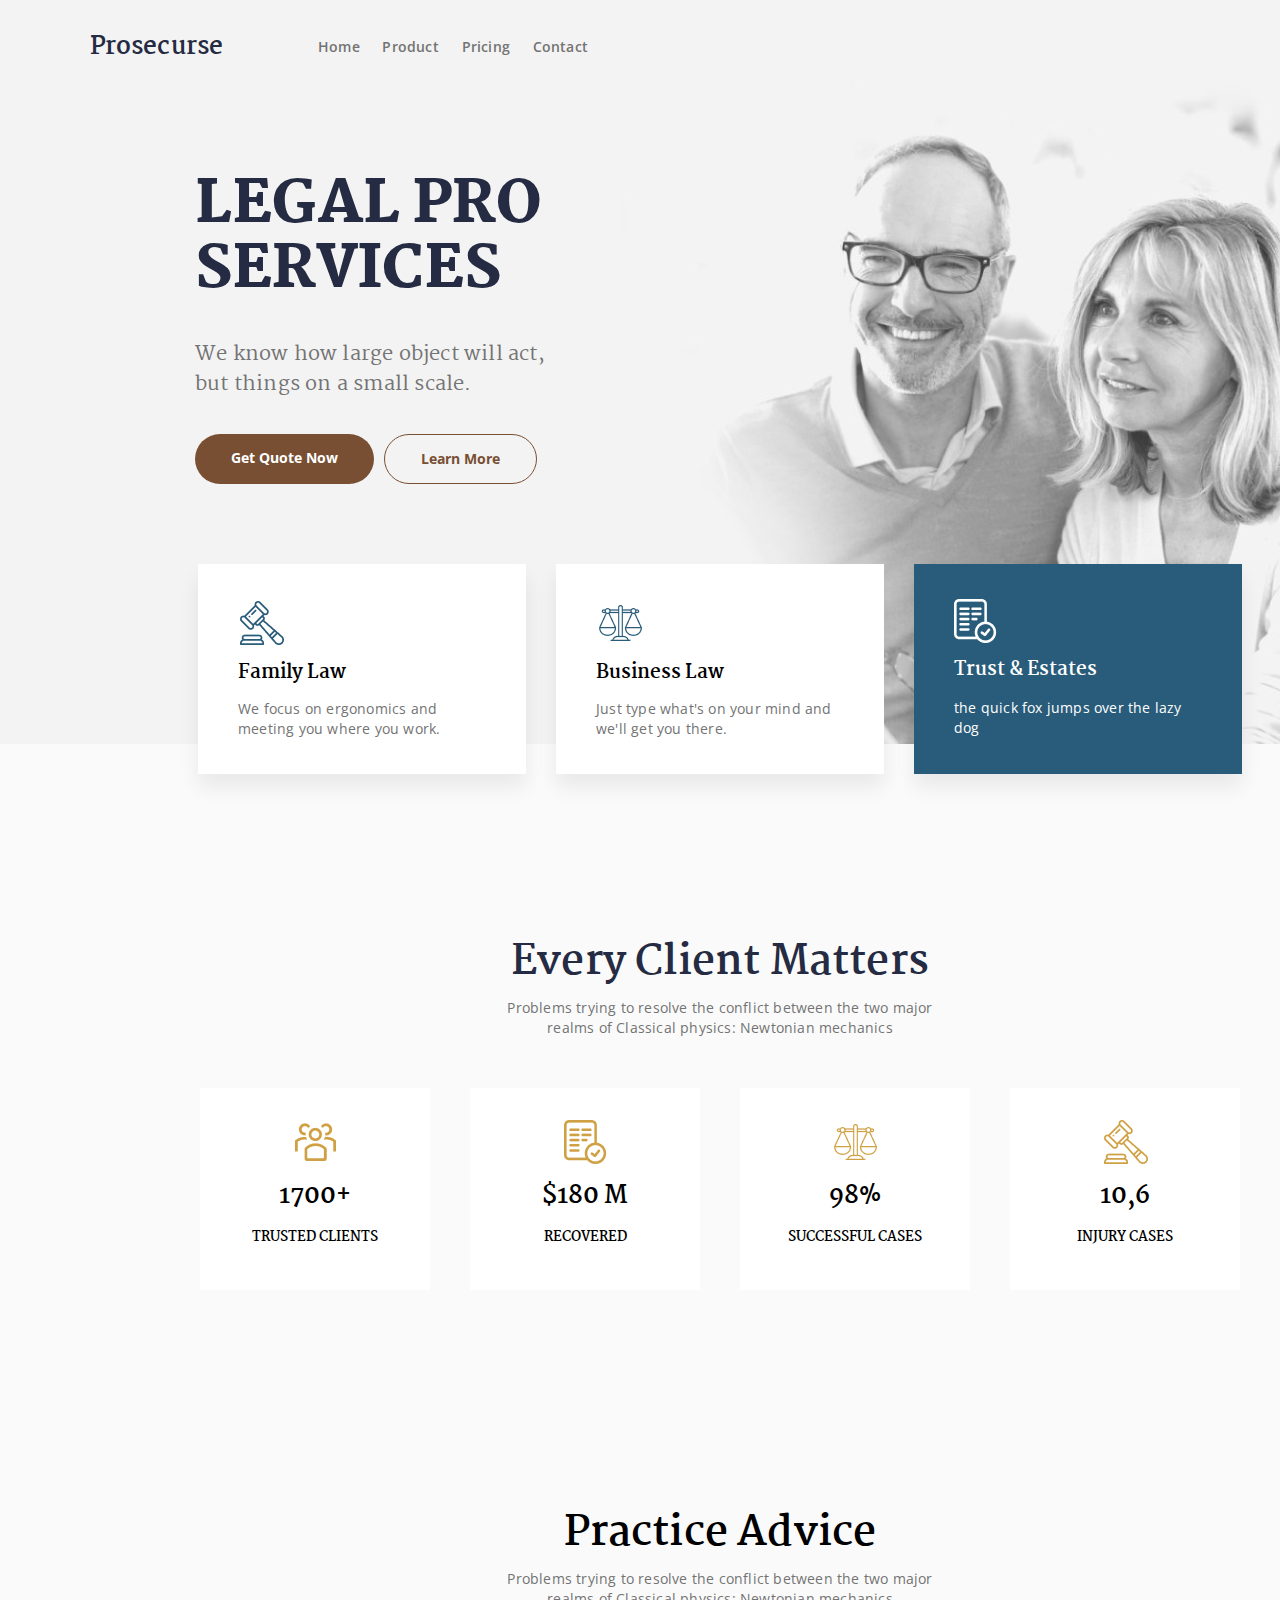
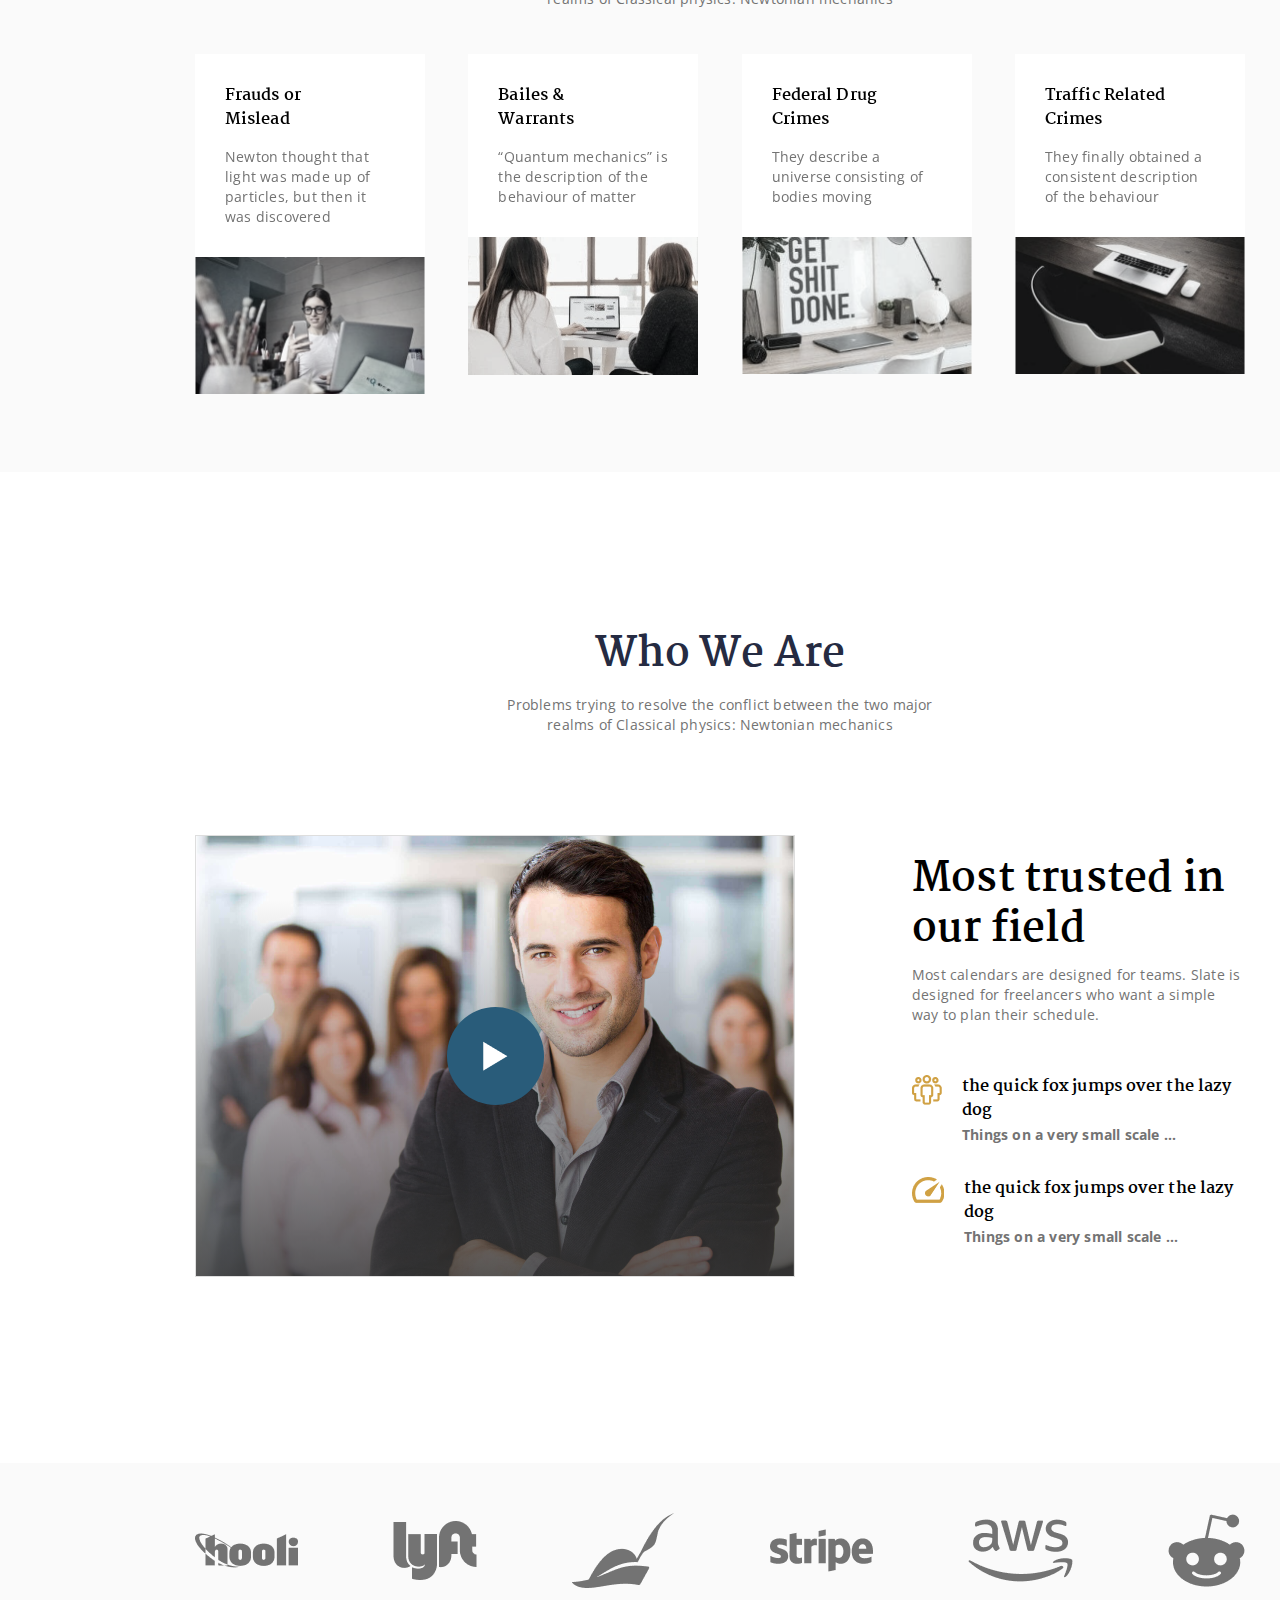
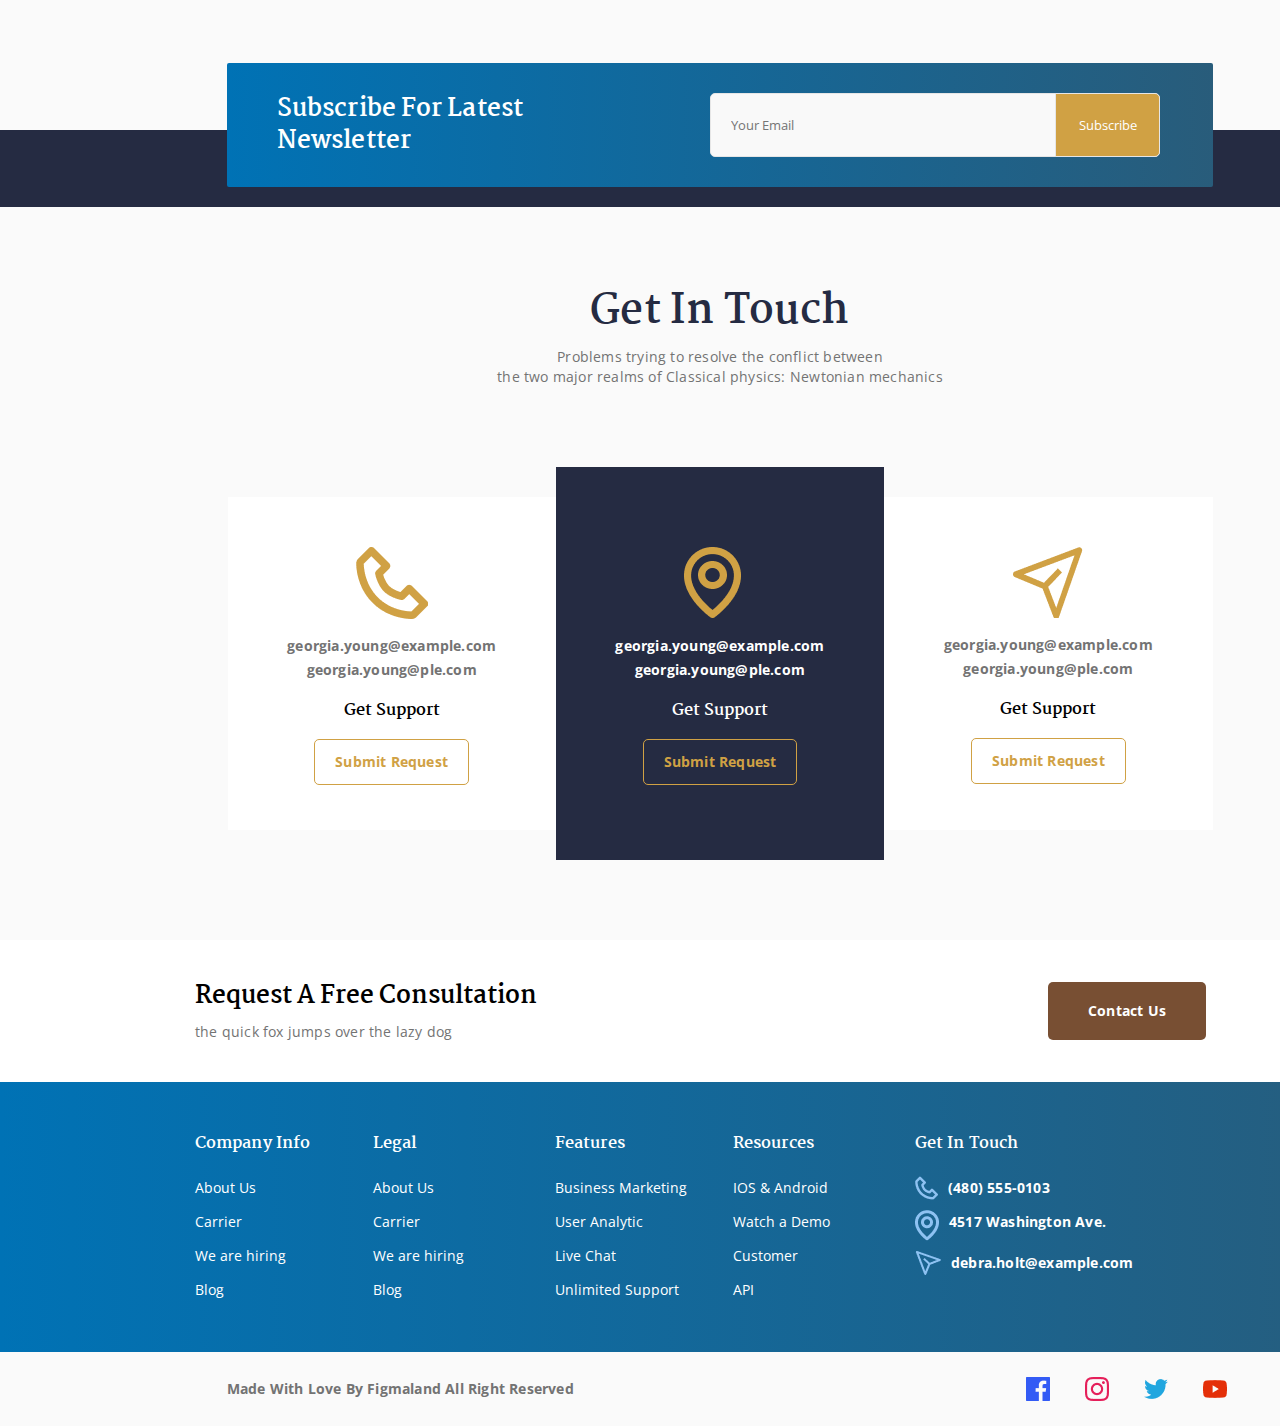
==== commit b055c98f: "update 22/11/65 (3) (update hover)" ====
--- a/index.html
+++ b/index.html
@@ -433,10 +433,10 @@
                             Company Info
                         </h5>
                         <div class="footer-link">
-                            <a href="#">About Us</a>
-                            <a href="#">Carrier</a>
-                            <a href="#">We are hiring</a>
-                            <a href="#">Blog</a>
+                            <a>About Us</a>
+                            <a>Carrier</a>
+                            <a>We are hiring</a>
+                            <a>Blog</a>
                         </div>
                     </div>
                     <div class="col-md-2 ">
@@ -444,10 +444,10 @@
                             Legal
                         </h5>
                         <div class="footer-link">
-                            <a href="#">About Us</a>
-                            <a href="#">Carrier</a>
-                            <a href="#">We are hiring</a>
-                            <a href="#">Blog</a>
+                            <a>About Us</a>
+                            <a>Carrier</a>
+                            <a>We are hiring</a>
+                            <a>Blog</a>
                         </div>
                     </div>
                     <div class="col-md-2 ">
@@ -455,10 +455,10 @@
                             Features
                         </h5>
                         <div class="footer-link">
-                            <a href="#">Business Marketing</a>
-                            <a href="#">User Analytic</a>
-                            <a href="#">Live Chat</a>
-                            <a href="#">Unlimited Support</a>
+                            <a>Business Marketing</a>
+                            <a>User Analytic</a>
+                            <a>Live Chat</a>
+                            <a>Unlimited Support</a>
                         </div>
                     </div>
                     <div class="col-md-2 ">
@@ -466,10 +466,10 @@
                             Resources
                         </h5>
                         <div class="footer-link">
-                            <a href="#">IOS & Android</a>
-                            <a href="#">Watch a Demo</a>
-                            <a href="#">Customer</a>
-                            <a href="#">API</a>
+                            <a>IOS & Android</a>
+                            <a>Watch a Demo</a>
+                            <a>Customer</a>
+                            <a>API</a>
                         </div>
                     </div>
                     <div class="col-md-4 ">
@@ -480,19 +480,20 @@
                             <div class="footer-icon-detail">
                                 <img src="images/f-tel.png" alt="">
                                 <h6>
-                                    (480) 555-0103 
+                                    <a href="tel:+4805550103">(480) 555-0103</a>                                     
                                 </h6>
                             </div>
                             <div class="footer-icon-detail">
                                 <img src="images/f-location.png" alt="">
                                 <h6>
-                                    4517 Washington Ave.
+                                    <a href="https://www.google.co.th/maps/search/4517+Washington+Ave./@29.5620801,-95.2915612,17z/data=!3m1!4b1?hl=th" target="_blank" rel="noopener noreferrer">4517 Washington Ave.</a>
+                                    
                                 </h6>
                             </div>
                             <div class="footer-icon-detail">
                                 <img src="images/f-mel.png" alt="">
                                 <h6>
-                                    debra.holt@example.com
+                                    <a href="mailto:debra.holt@example.com">debra.holt@example.com</a>                                    
                                 </h6>
                             </div>
                         </div>
--- a/css/style.css
+++ b/css/style.css
@@ -134,19 +134,28 @@
 
 }
 .btn:hover {
-    filter: drop-shadow(0px 3px 3px #784f33);
+    /* filter: drop-shadow(0px 3px 3px #784f33); */
     transition: all .5s;
 }
 .primary-color{
     color: #FFFFFF;
-    background: #784F33;
-    
+    background: #784F33;  
+}
+.primary-color:hover {
+    background: #996441;  
+    
+}
+.outline-primary-color:hover{
+    background-color: #bdbdbd;
+    color: darkslategray;
+    border: 1px solid #bdbdbd;  
+
     
 }
 .outline-primary-color {
     border: 1px solid #784F33;
     color: #784F33;  
- 
+    background-color: #f3f3f3;
 }
 .blue-color{
     background: #295C7A;
@@ -329,15 +338,24 @@
     color: #737373;
 }
 .practice-advice .col-md-3 > .card-image {
-    margin-bottom: -5px;
+    margin-bottom: -5%;
+    background-color: transparent;
+    /* border: #0072B5 solid 2px; */
+    
+}
+.practice-advice .card-image > img {
+    object-fit: cover;
+    width: 100%;
+    height: auto;
+
 }
 .practice-advice .col-md-3 {
     filter: grayscale(80%);
     transition: all 1s;
-
-}
-.practice-advice .col-md-3:hover {
+}
+.practice-advice .col-md-3:hover{
     filter: grayscale(0%);
+    box-shadow: 0px 0px 10px lightblue;
     transition: all 1s;
 
 }
@@ -673,6 +691,10 @@
     line-height: 24px;
     letter-spacing: 0.2px;
 }
+.footer-2 .footer-icon-detail > h6 a{
+    color: #FFFFFF;
+    text-decoration: none;
+}
 .footer-2 > .container > .row h5{
     margin-bottom: 20px;
     font-size: 16px;
@@ -688,6 +710,12 @@
     text-decoration: none;
     line-height: 24px;
     font-size: 14px;
+    cursor: pointer;
+
+}
+.footer-2 .footer-link > a:hover {
+    text-decoration: underline rgba(255, 255, 255, 0.5);
+    
 }
 .footer .footer-3 {
     background-color: #FAFAFA;
@@ -749,11 +777,12 @@
         position: relative;
         display: flex;
         margin: 0 auto;
-        
         padding: 36px 36px 39px 36px;
         height: 532px;
         justify-content: space-around;
         transition: all 1s;
+        align-items: flex-start;
+
     
     }
     .nav-brand > h3{
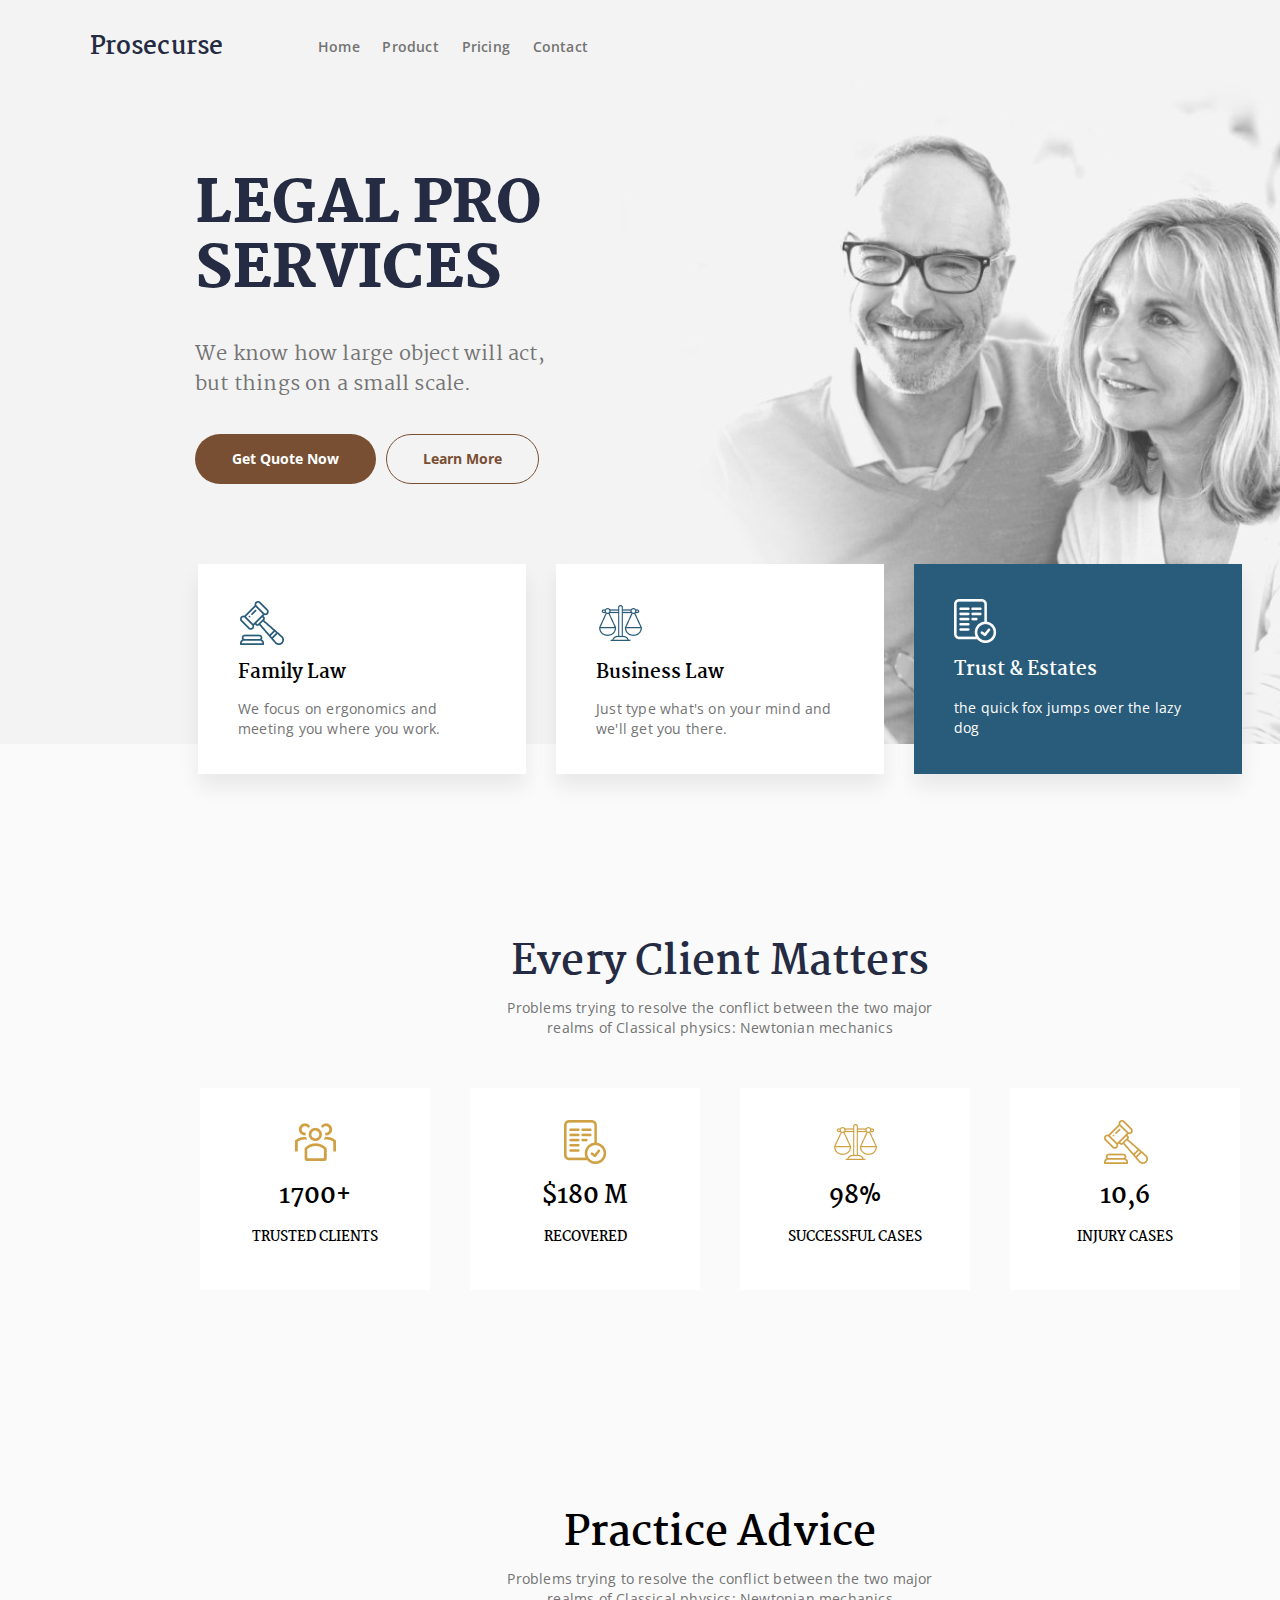
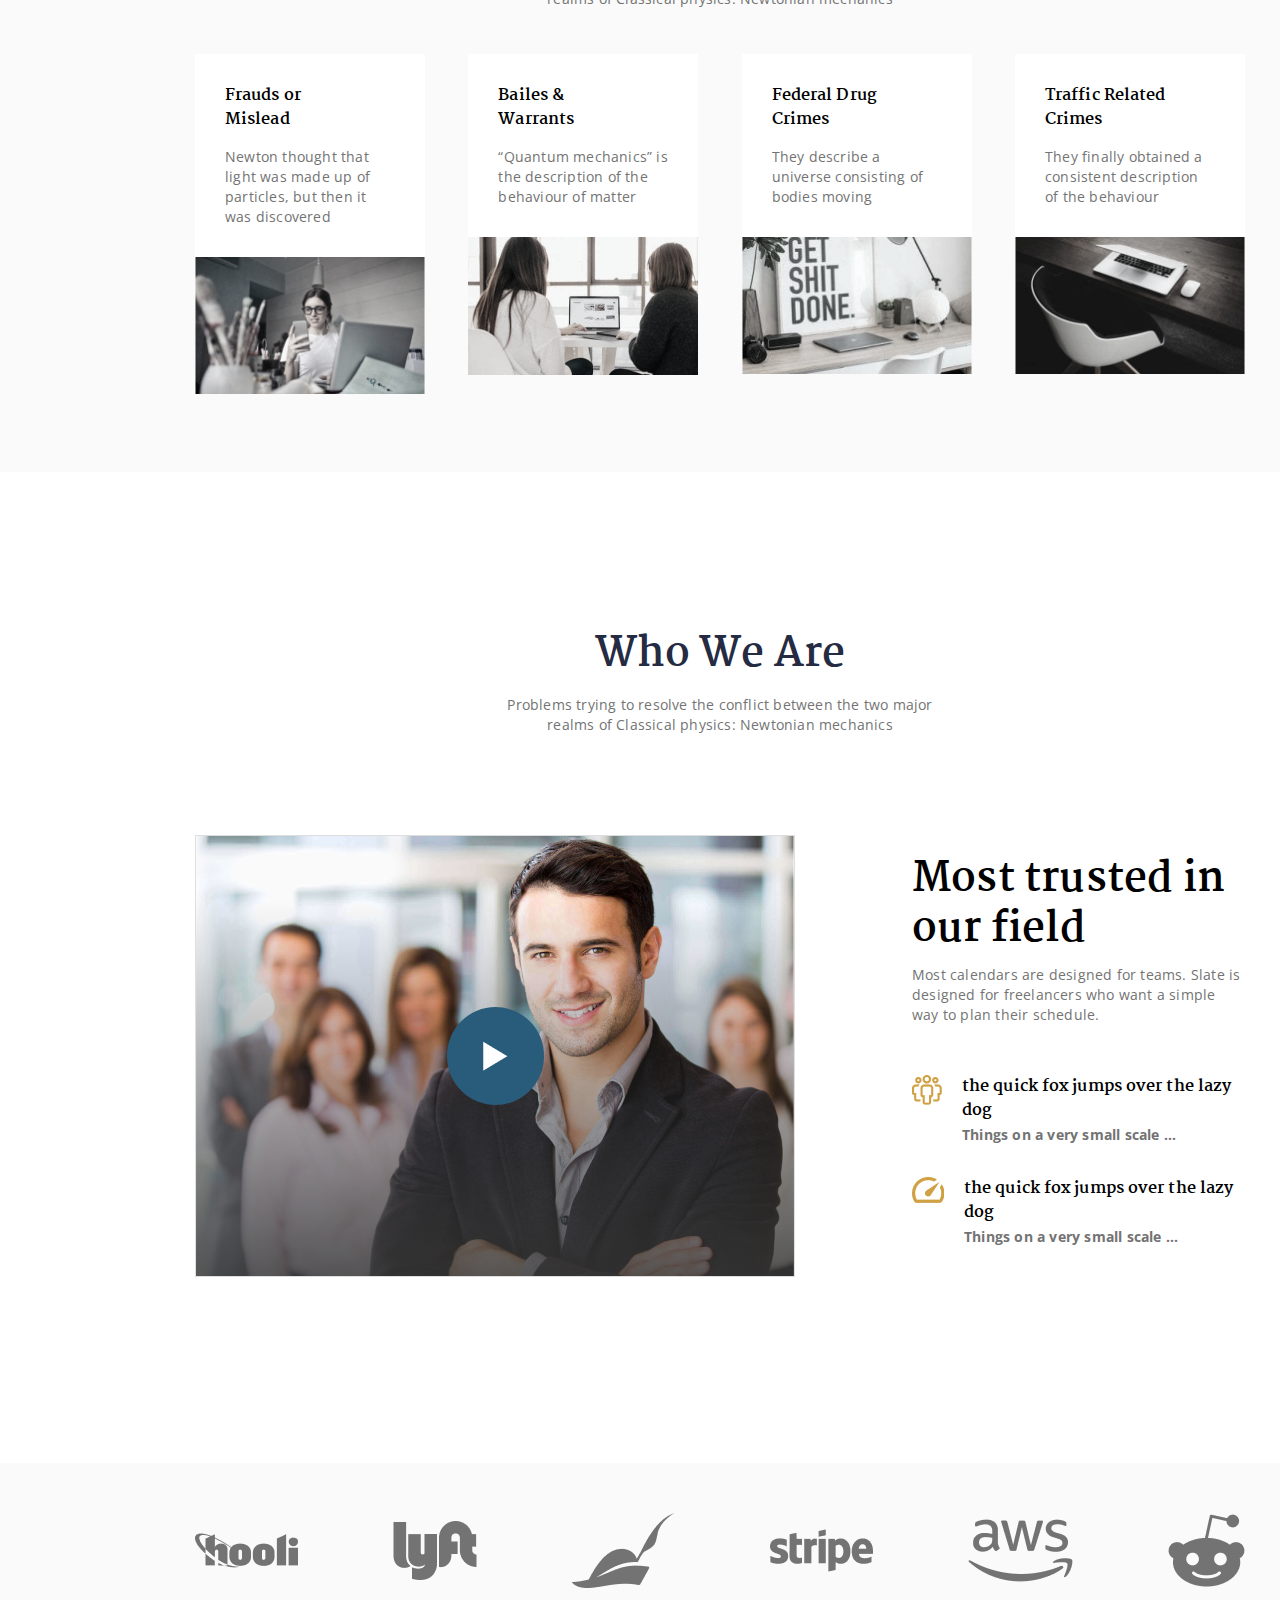
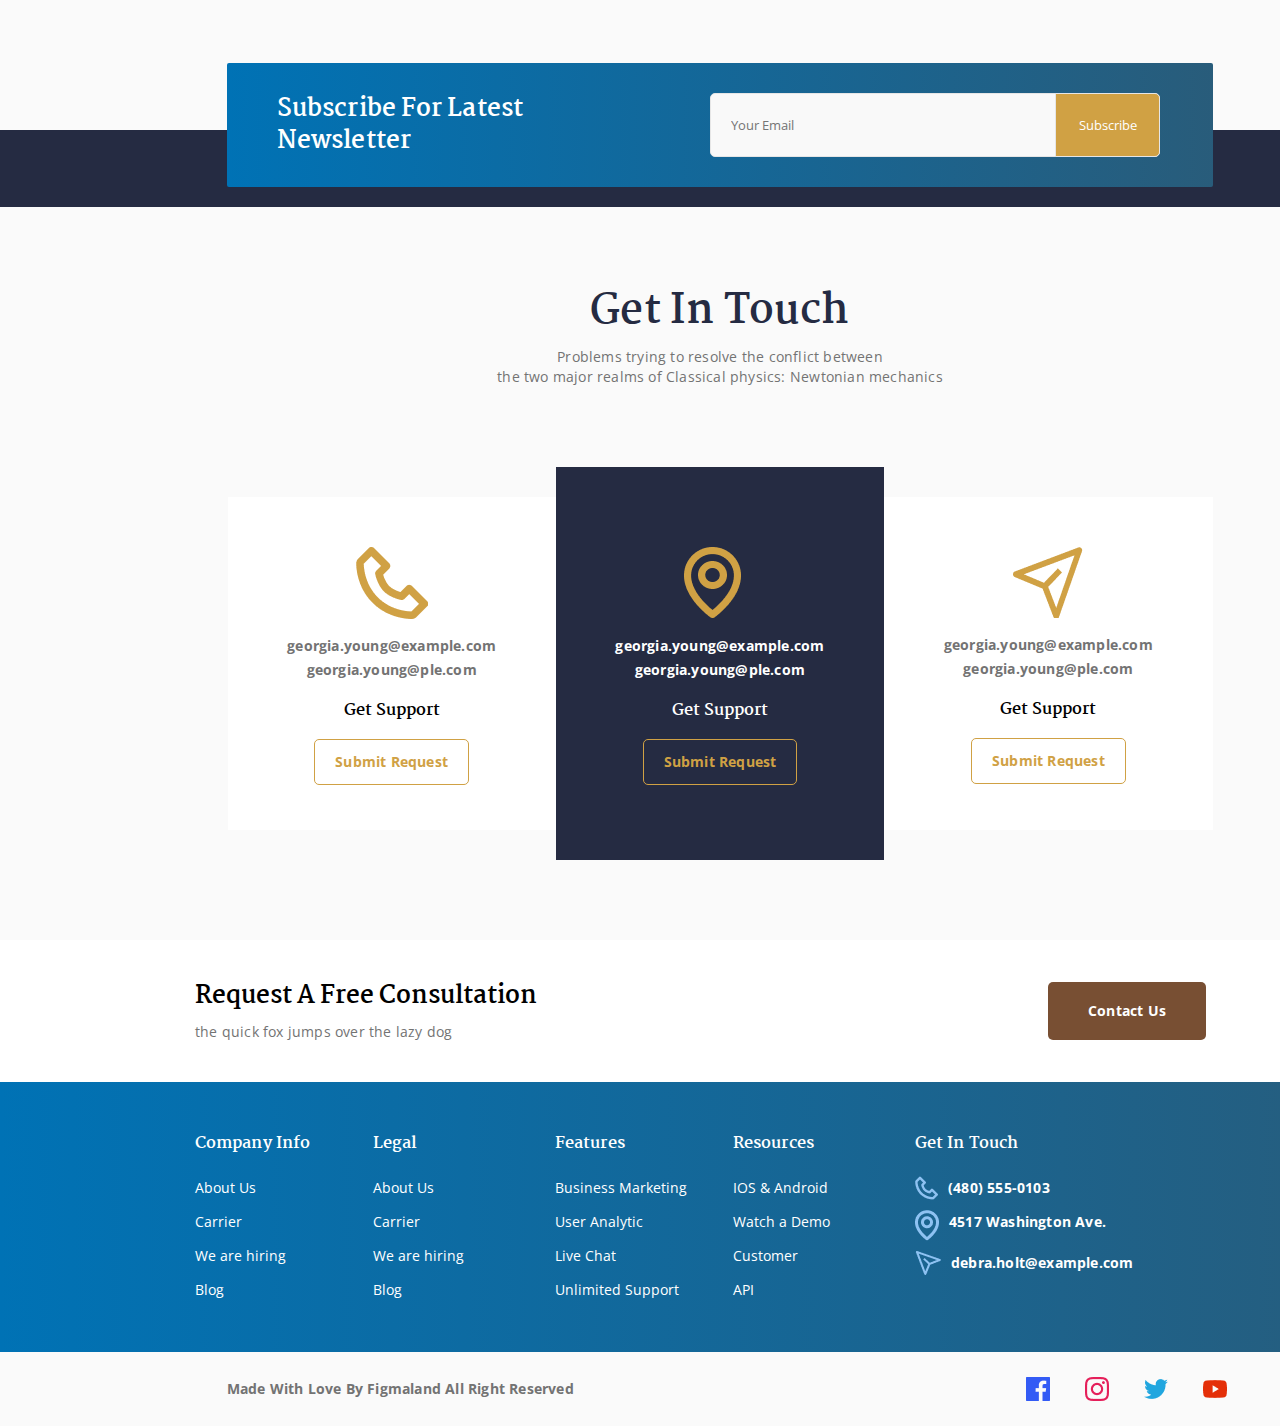
==== commit 13d0d375: "update 23/11/65 (3) (remove class html)" ====
--- a/index.html
+++ b/index.html
@@ -44,10 +44,10 @@
                             </h4>
                             
                             <div class="card-header-btn">
-                                <button class="btn primary-color btn-text btn-round">
+                                <button class="btn primary-color btn-text ">
                                     Get Quote Now 
                                 </button>
-                                <button class="btn outline-primary-color btn-text btn-round">
+                                <button class="btn outline-primary-color btn-text ">
                                     Learn More 
                                 </button>
                             </div> 
--- a/css/style.css
+++ b/css/style.css
@@ -78,6 +78,7 @@
 .header .row div{
     padding: 35px 40px;    
     box-shadow: 0px 13px 19px rgba(0, 0, 0, 0.07);
+    cursor: pointer;
 }
 div.card-item-white {
     background-color: #FFFFFF;
@@ -126,12 +127,10 @@
     flex-direction: column;
     align-items: center;
     padding: 10px 36px;
-    border: none;
+    border: transparent solid 1px;
     border-radius: 37px;
     cursor: pointer;
     transition: all .3s;
-
-
 }
 .btn:hover {
     /* filter: drop-shadow(0px 3px 3px #784f33); */
@@ -147,7 +146,7 @@
 }
 .outline-primary-color:hover{
     background-color: #bdbdbd;
-    color: darkslategray;
+    color: #ffffff;
     border: 1px solid #bdbdbd;  
 
     
@@ -161,15 +160,12 @@
     background: #295C7A;
     border-radius: 73.6px;
 }
-
 .btn-text {  
-
     font-family: 'Open Sans';
     font-style: normal;
     font-weight: 700;
     font-size: 14px;
     line-height: 28px;
-
 }
 .navbar {
     display: flex;
@@ -261,7 +257,6 @@
     margin-top: 50px;
     gap: 40px;
 }
-
 .every-client-matters .row > div.col-md-3 {
     display: flex;
     flex-direction: column;
@@ -269,6 +264,7 @@
     padding: 30px 40px;
     background: #FFFFFF;
     gap: 10px;
+    cursor: pointer;
     transition: all 1s;
 
 }
@@ -318,11 +314,14 @@
     grid-template-columns: repeat(4,230px);
     gap: 40px;
 }
-
+.practice-advice .col-md-3 {
+    cursor: pointer;
+    transition: all 1s;
+
+}
 .practice-advice .col-md-3 > .card-content {
     padding: 30px 30px;
     background: #FFFFFF;
-
 }
 .practice-advice .col-md-3 > .card-content > h5{
     font-size: 16px;
@@ -349,14 +348,18 @@
     height: auto;
 
 }
-.practice-advice .col-md-3 {
+.practice-advice .col-md-3 img{
     filter: grayscale(80%);
     transition: all 1s;
 }
-.practice-advice .col-md-3:hover{
+.practice-advice .col-md-3:hover img{
     filter: grayscale(0%);
-    box-shadow: 0px 0px 10px lightblue;
-    transition: all 1s;
+    transition: all 1s;
+}
+.practice-advice .col-md-3:hover {
+    box-shadow: 0px 0px 15px lightblue;
+    transition: all 1s;
+
 
 }
 
@@ -695,6 +698,11 @@
     color: #FFFFFF;
     text-decoration: none;
 }
+.footer-2 .footer-icon-detail > h6 a:hover{
+    color: #FFFFFF;
+    text-decoration: underline #FAFAFA;
+    transition: all 1s;
+}
 .footer-2 > .container > .row h5{
     margin-bottom: 20px;
     font-size: 16px;
@@ -714,7 +722,10 @@
 
 }
 .footer-2 .footer-link > a:hover {
-    text-decoration: underline rgba(255, 255, 255, 0.5);
+    background: linear-gradient(270deg, rgba(255,255,255,0) 0%, rgba(255,255,255,1) 100%);
+    color: #295C7A;
+    padding-left: 5%;
+    transition: all 1s;
     
 }
 .footer .footer-3 {
@@ -1062,10 +1073,13 @@
         justify-content: space-around;
         align-items: center;
         grid-template-columns: repeat(3,200px);
-        
     }
     .clients > .container > .row.icon .col-md-2{
         margin: 0 auto;
+    }
+    .clients-backgroung {
+        height: 100px;
+        bottom: -30px;
     }
     .contect .container .row:last-child {
         display: flex;
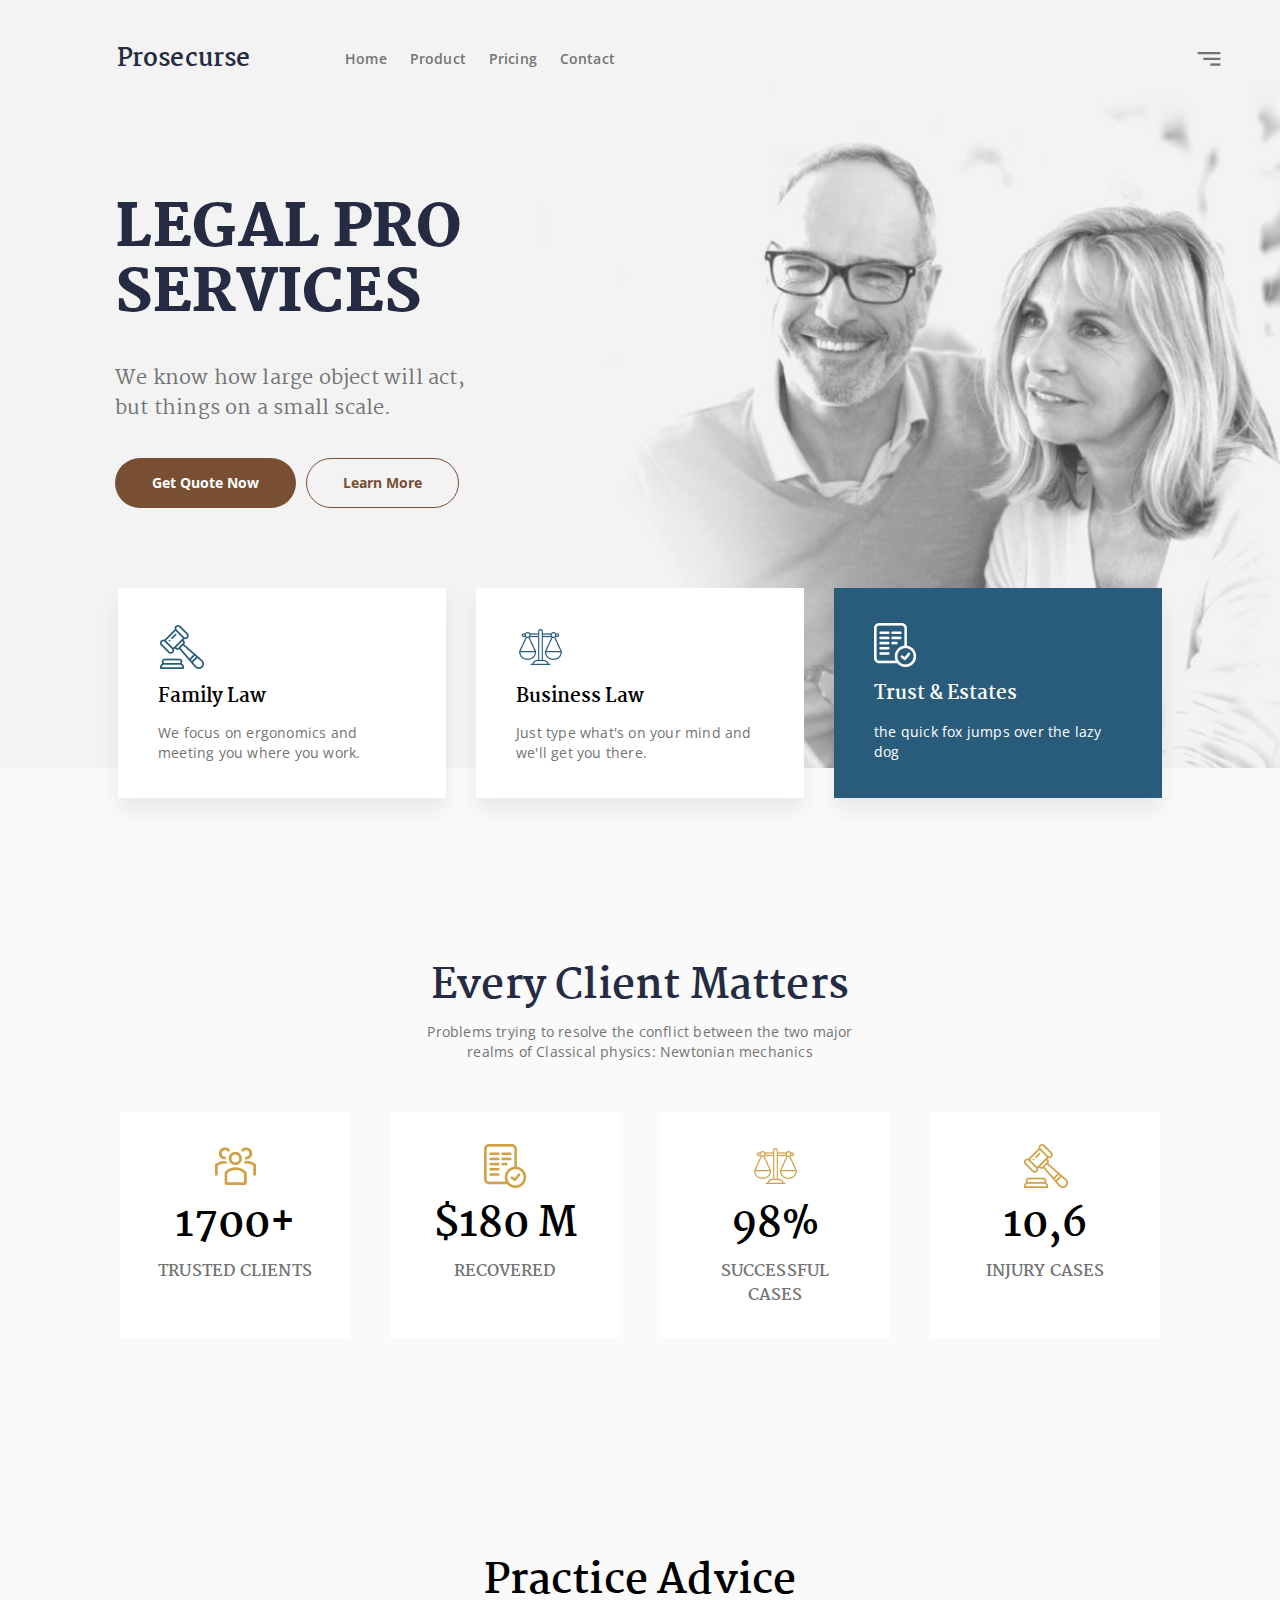
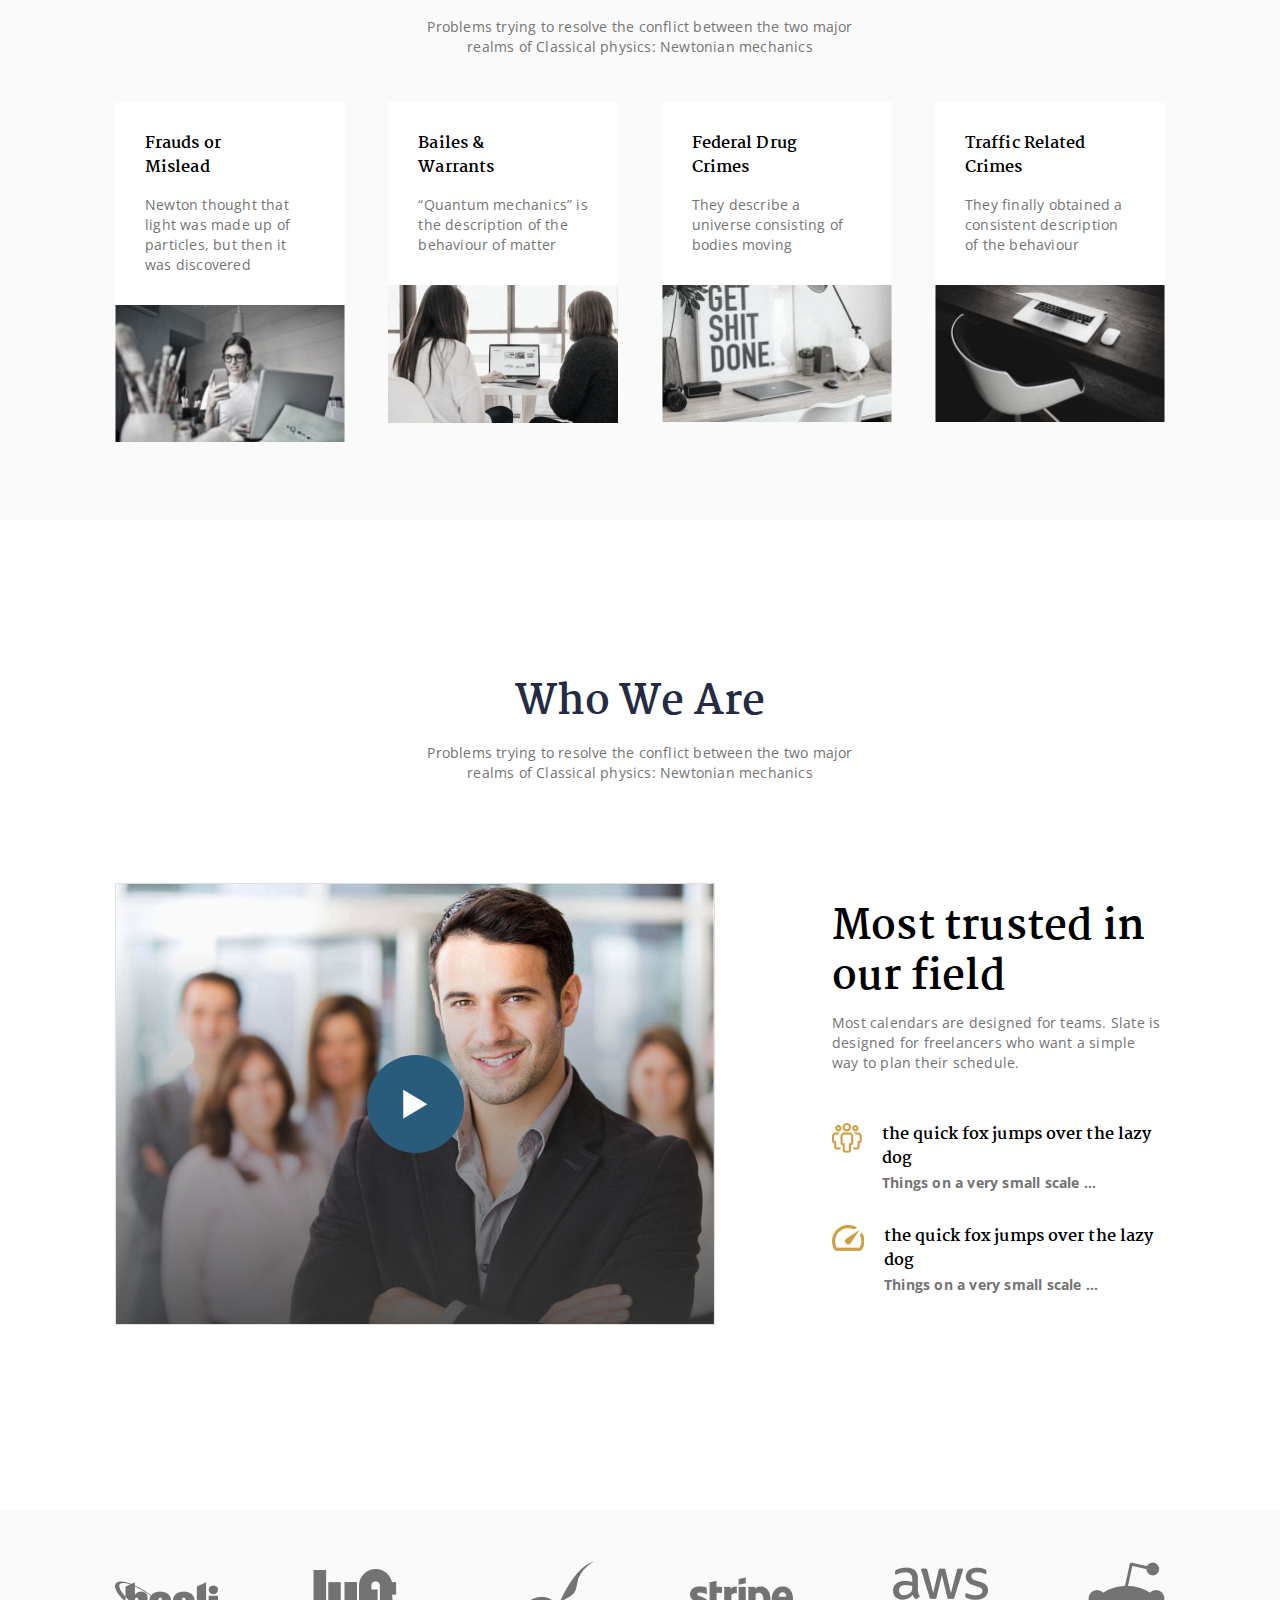
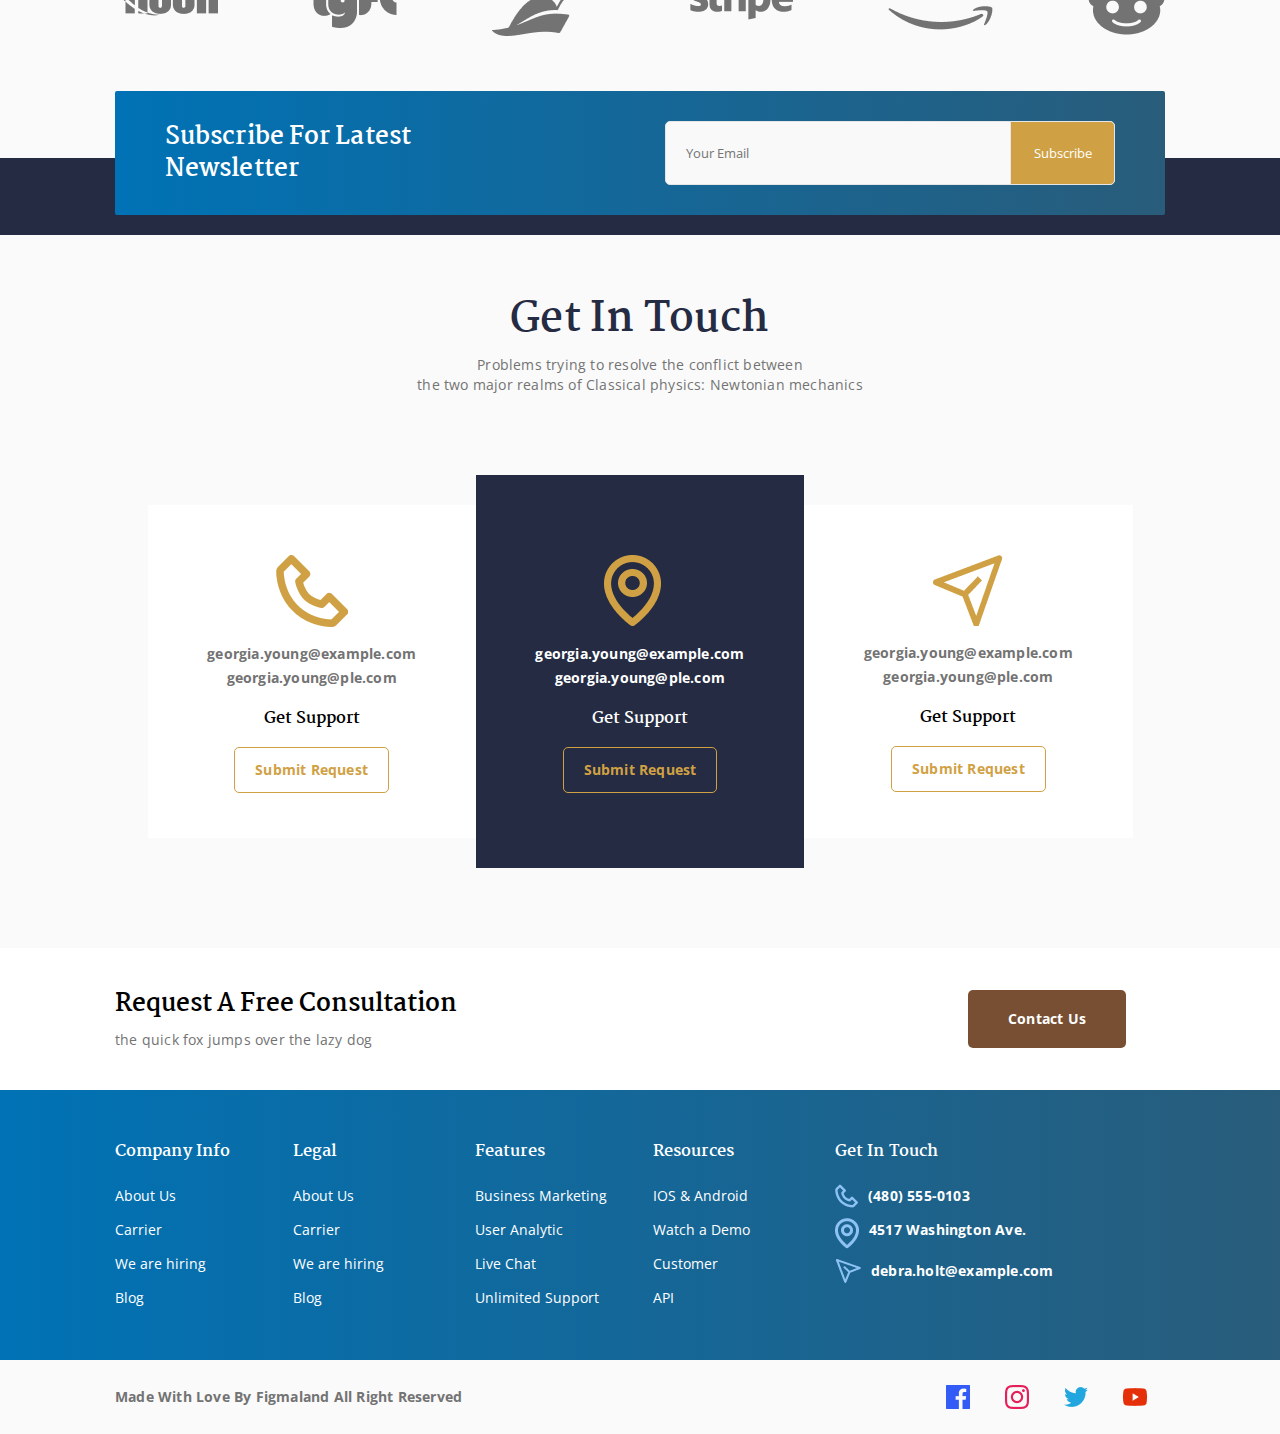
==== commit 203614b9: "update 23/11/65 (4)" ====
--- a/index.html
+++ b/index.html
@@ -8,7 +8,7 @@
     <link rel="stylesheet" href="css/style.css">
 </head>
 <body>
-    <!-- Header -->
+<!------------------------------------------ Header -------------------------------->
     <div class="header col-md-12">
         <div class="cover-header">
                 <div class="navbar">
@@ -96,7 +96,7 @@
                   
     </div>
 
-<!-- Every Client Matters -->
+<!------------------------------------ Every Client Matters --------------------------------------->
     <div class="every-client-matters col-md-12">
         <div class="container">
             <div class="row">
@@ -152,7 +152,7 @@
         </div>
     </div>
 
-    <!-- Practice Advice -->
+<!--------------------------------- Practice Advice ----------------------------->
     <div class=" practice-advice col-md-12">
         <div class="container ">
             <div class="sub-container ">
@@ -230,7 +230,7 @@
         </div>
 
     </div>
-    <!-- About -->
+<!-------------------------------------- About --------------------------------------->
     <div class="about col-md-12 ">
         <div class="container " >
             <div class=" row ">
@@ -295,13 +295,12 @@
         </div>
     </div>
 
-<!-- Clients -->
+<!----------------------------- Clients ---------------------------------->
     <div class="clients col-md-12 ">
         <div class="clients-backgroung">
             
         </div>
-        <div class="container" >
-            <div class="row icon">
+        <div class="container row icon">
                 <div class="col-md-2">
                     <img src="images/Vector (1).png" alt="">
                 </div>
@@ -320,27 +319,22 @@
                 <div class="col-md-2">
                     <img src="images/Vector (6).png" alt="">
                 </div>
-            </div>
-        </div>
-        <div class="container" >
-            <div class="row input">
-                        <div class="title">
-                            <h3>
-                                Subscribe For Latest Newsletter
-                            </h3>
-                        </div>
-                        <div class="input-group">
-                            <input type="email" name="" id="" placeholder="Your Email">
-                            <div class="btn-input">
-                                <button>Subscribe</button>
-                            </div>
-                        </div>
-                </div>       
+        </div>
+        <div class="container row input">
+            <div class="title">
+                <h3>
+                    Subscribe For Latest Newsletter
+                </h3>
+            </div>
+            <div class="input-group">
+                <input type="email" name="" id="" placeholder="Your Email">
+                <button>Subscribe</button>
+            </div>
         </div>
         
     </div>
 
-<!-- Contect -->
+<!----------------------------- Contect ------------------------------->
     <div class="contect col-md-12">
         <div class="container">
             <div class="row ">
@@ -356,7 +350,6 @@
             </div>
             <div class="row">
                 <div class="col-md-4 ">
-                    <div class="card-item">
                         <img src="images/tel.png" alt="">
                         <div>
                             <h6>georgia.young@example.com</h6>
@@ -368,10 +361,8 @@
                         <button>
                                 Submit Request
                         </button>
-                    </div>
                 </div>
                 <div class="col-md-4 ">
-                    <div class="card-item">
                         <img src="images/location.png" alt="">
                         <div class="text-white-center">
                             <h6>georgia.young@example.com</h6>
@@ -383,10 +374,8 @@
                         <button>
                                 Submit Request
                         </button>
-                    </div>
                 </div>
                 <div class="col-md-4 ">
-                    <div class="card-item">
                         <img src="images/mel.png" alt="">
                         <div>
                             <h6>georgia.young@example.com</h6>
@@ -398,14 +387,13 @@
                         <button>                            
                                 Submit Request
                         </button>
-                    </div>
-                </div>
-            </div>
-        </div>
-    </div>
-
-    <!-- Footer -->
-    <div class="footer col-md-12">
+                </div>
+            </div>
+        </div>
+    </div>
+
+<!---------------------------------------------- Footer ------------------------------------------>
+    <div class="col-md-12">
         <div class=" footer-1">
             <div class="container ">
                 <div class="row ">
@@ -428,7 +416,7 @@
         <div class=" footer-2">
             <div class="container">
                 <div class="row">
-                    <div class="col-md-2 ">
+                    <div class="col-md-2">
                         <h5>
                             Company Info
                         </h5>
@@ -505,16 +493,14 @@
         <div class=" footer-3">
             <div class="container">
                 <div class="row ">
-                    <div class="col-md-6">
                         <h6>
                             Made With Love By Figmaland All Right Reserved 
                         </h6>
-                    </div>
                     <div class="col-md-6">
-                            <img src="images/fb.png" alt="">
-                            <img src="images/ig.png" alt="">
-                            <img src="images/tw.png" alt="">
-                            <img src="images/yt.png" alt="">
+                        <img src="images/fb.png" alt="">
+                        <img src="images/ig.png" alt="">
+                        <img src="images/tw.png" alt="">
+                        <img src="images/yt.png" alt="">
                     </div>
                 </div>
             </div>
--- a/css/style.css
+++ b/css/style.css
@@ -37,7 +37,8 @@
 }
 
 .col-md-12 {
-    width: 1440px;
+    width: 100%;
+    max-width: 1440px;
     margin: 0 auto;
     transition: all 1s;
     /* border: #0072B5 solid 1px; */
@@ -46,7 +47,7 @@
     position: relative;
     display: flex;
     flex-direction: column;
-    width: 1050px;    
+    max-width: 1050px;    
     margin:0 auto;
 }
 .row {
@@ -169,10 +170,13 @@
 }
 .navbar {
     display: flex;
-    margin: 0 90px 0 90px;
+    margin: 0 59px;
     padding: 30px 0 30px 0;
     align-items: center;
 
+}
+.nav-brand {
+    padding-left: 136px;
 }
 .nav-brand > h3{
     font-weight: 700;
@@ -180,8 +184,7 @@
     line-height: 32px;
     letter-spacing: 0.1px;
     color: #252B42;
-
-
+    padding: 13px 0;
 }
 .nav-menu {
     display: flex;
@@ -224,6 +227,7 @@
     position: relative;
     background: #FAFAFA;
 }
+
 .every-client-matters .container {
     padding: 80px 93px 94px 93px;
     align-items: center;
@@ -253,7 +257,7 @@
 .every-client-matters .row:nth-last-of-type(1) {
     /* background-color: aqua; */
     grid-template-columns: repeat(4,230px);
-    grid-template-rows: 202px;
+    grid-template-rows: auto;
     margin-top: 50px;
     gap: 40px;
 }
@@ -261,11 +265,24 @@
     display: flex;
     flex-direction: column;
     align-items: center;
-    padding: 30px 40px;
+    padding: 30px 32px;
     background: #FFFFFF;
     gap: 10px;
     cursor: pointer;
     transition: all 1s;
+
+}
+.every-client-matters .row > div.col-md-3 h2{
+    line-height: 50px;
+    font-size: 40px;
+
+}
+.every-client-matters .row > div.col-md-3 h5 {
+    font-size: 16px;
+    line-height: 24px;
+    text-align: center;
+    letter-spacing: 0.1px;
+    color: #737373;
 
 }
 .every-client-matters .row > div.col-md-3:hover {
@@ -290,23 +307,25 @@
     align-items: center;
 
 }
-.sub-container > .row {
+/* .sub-container > .row {
     display: flex;
     flex-direction: column;
     justify-content: center;
     align-items: center;
-}
+} */
 .sub-container > .row > h2 {
     font-size: 40px;
     line-height: 50px;
     letter-spacing: 0.2px;
     margin-bottom: 10px;
+    text-align: center;
 }
 .sub-container > .row > p {
     font-size: 14px;
     line-height: 20px;
     text-align: center;
     width: 431px;
+    margin: 0 auto;
     letter-spacing: 0.2px;
 }
 .practice-advice .container > .row {
@@ -487,52 +506,53 @@
 }
 .clients .container {    
     position: relative;
-}
-.clients > .container > .row.icon {
+    flex-direction: row;
+}
+.clients > .container.row.icon {
     justify-content: space-between;
     align-items: center;
     grid-template-columns: repeat(6,auto);
     gap: 40px;
-    margin: 50px 0;
-}
-.clients > .container > .row.icon img{
+    padding: 50px 0;
+}
+.clients > .container.row.icon img{
     transform: scale(1);
     transition: all 1s;
 }
-.clients > .container > .row.icon img:hover{
+.clients > .container.row.icon img:hover{
     transform: scale(1.5);
     transition: all 1s;
 }
 
 
-.clients > .container > .row.input {
+.clients > .container.row.input {
     padding: 30px 50px;
-    margin: 20px 32px;
     background: linear-gradient(270deg, #295C7A -1.04%, #0072B5 100%);
     border-radius: 2px;    
-    grid-template-columns: repeat(2,253px 450px);
+    grid-template-columns: 253px 450px;
+    justify-content: space-between;
     gap: 180px;
     z-index: 999;
 }
-.clients > .container > .row.input > .title > h3{
+.clients > .container.row.input > .title > h3{
     font-size: 24px;
     line-height: 32px;
     letter-spacing: 0.1px;
     color: #FFFFFF;
 }
 
-.clients > .container > .row.input > .input-group {
+.clients > .container.row.input > .input-group {
     display: flex;
     position: relative;
 }
-.clients > .container > .row.input > .input-group > input[type=email]{
+.clients > .container.row.input > .input-group > input[type=email]{
     background: #F9F9F9;
     border: 1px solid #E6E6E6;
     padding: 15px 20px;
     border-radius: 5px;
     width: 100%;
 }
-.clients > .container > .row.input > .input-group > .btn-input > button{
+.clients > .container.row.input > .input-group > button{
     position: absolute;
     padding: 15px 22.5px;
     height: 100%;
@@ -546,7 +566,7 @@
     transition: all 1s;
 
 }
-.clients > .container > .row.input > .input-group > .btn-input > button:hover{
+.clients > .container.row.input > .input-group > .btn-input > button:hover{
     background: #ecb74d;
     transition: all 1.5s;
 }
@@ -555,7 +575,7 @@
     height: 77px;
     width: 100%;
     background: #252B42;
-    margin-bottom: 0;
+    margin-bottom: -20px;
     z-index: 20;
     bottom: 0;
 }
@@ -598,7 +618,7 @@
 .text-white-center > h6 {
     color: #FFFFFF;
 }
-.contect .container .row:last-child > .col-md-4 > .card-item{
+.contect .container .row:last-child > .col-md-4 {
     display: flex;
     flex-direction: column;
     align-items: center;
@@ -626,14 +646,14 @@
 }
 
 /* Footer */
-.footer .footer-1 {
+.footer-1 {
     background-color: #ffffff;
 }
 .footer-1 > .container {
     padding: 40px 0;
 }
 .footer-1 > .container > .row {
-    grid-template-columns: repeat(2,454px 236px);
+    grid-template-columns: 454px 236px;
     align-items: center;
     padding: 0px;
     gap: 360px;
@@ -668,12 +688,12 @@
     background: #63412a;
     transition: all 1s;
 }
-.footer .footer-2{
+.footer-2{
     background: linear-gradient(270deg, #295C7A -1.04%, #0072B5 100%);
 }
 .footer-2 > .container > .row {
     margin: 50px 0;
-    grid-template-columns: repeat(5,148px 152px 148px 152px 321px);
+    grid-template-columns: 148px 152px 148px 152px 321px;
     gap: 30px;
     color: #FFFFFF;
 
@@ -728,11 +748,11 @@
     transition: all 1s;
     
 }
-.footer .footer-3 {
+.footer-3 {
     background-color: #FAFAFA;
 }
 .footer-3 .row {
-    grid-template-columns: repeat(2, 600px 236px);
+    grid-template-columns: 600px 236px;
     margin: 25px 0;
     gap: 213px;
 }
@@ -745,11 +765,8 @@
 .footer-3 .col-md-6 img{
     cursor: pointer;
 }
-
-
 /* ******************************************* */
-@media only screen and (min-device-width : 320px) and (max-device-width : 480px) {
-
+@media only screen and (min-device-width : 300px) and (max-device-width : 787px) {
     .hide{
         display: none;
     }
@@ -793,8 +810,6 @@
         justify-content: space-around;
         transition: all 1s;
         align-items: flex-start;
-
-    
     }
     .nav-brand > h3{
         font-weight: 700;
@@ -812,8 +827,6 @@
         width: 112px;
         height: 270px;
         margin: 96px 0 98px 0;
-
-           
     }
     .nav-menu a {    
         font-weight: 600;
@@ -822,13 +835,12 @@
         text-align: center;
         letter-spacing: 0.2px;
         color: #737373;
-    
     }
     .nav-icon {
         margin-left: auto;
         height: 24px;
         gap: 24px;
-    
+        padding: 28px 0;
     }
     .show-detail {    
         display: block;
@@ -867,8 +879,6 @@
         justify-content: center;
         align-items: center;
         gap: 25px;
-        
-        
     }
     .main-content > p {
         width: auto;
@@ -893,8 +903,8 @@
         margin: 45px 43px;
     }
     .sub-container > .row > h2 {
-        width: 174px;
-        text-align: center;
+        /* text-align: center; */
+        margin: 0 78px;
     }
     .sub-container > .row > p {
         width: 206px;
@@ -922,7 +932,7 @@
     .about .container {
         margin-bottom: 135px;
     }
-    .clients > .container > .row.icon {
+    .clients > .container.row.icon {
         justify-content: center;
         align-items: center;
         grid-template-columns: repeat(1,auto);
@@ -932,10 +942,10 @@
         margin-bottom: 35px;
         margin-top: 31px;
     }
-    .clients > .container > .row.icon .col-md-2{
-        margin: 0 auto;
-    }
-    .clients > .container > .row.input {
+    .clients > .container.row.icon .col-md-2{
+        margin: 0 auto;
+    }
+    .clients > .container.row.input {
         grid-template-columns: repeat(1,auto);
         text-align: center;
         width: 100%;
@@ -946,7 +956,7 @@
         display: none;
     }
     
-    .clients > .container > .row.input > .title > h3{
+    .clients > .container.row.input > .title > h3{
         width: 253px;
         margin: 0 auto;
         
@@ -990,12 +1000,18 @@
     }
     .footer-3 .row {
         grid-template-columns: repeat(1, auto);
-        margin: 25px 89px;
+        margin: 25px 91.5px;
         gap: 50px;
     }
+   
+}
+@media only screen and (max-device-width : 1439px){
+    .nav-brand {
+        padding-left: 5%;
+    }
 }
 /* iPads (portrait and landscape) ----------- */
-@media only screen and (min-device-width : 768px) and (max-device-width : 1024px) {
+@media only screen and (min-device-width : 788px) and (max-device-width : 1200px) {
     .container{
         width: 90%;
     }
@@ -1060,26 +1076,26 @@
         gap: 52px;
         margin: 0 auto;
     }
-    .clients > .container > .row.input {
+    .clients > .container.row.input {
         grid-template-columns: repeat(1,80%);
         text-align: center;
-        width: 100%;
+        width: 80%;
         gap: 30px;
-        margin: 0;
+        margin: 0 auto;
         justify-content: center;
     }
     
-    .clients > .container > .row.icon {
+    .clients > .container.row.icon {
         justify-content: space-around;
         align-items: center;
         grid-template-columns: repeat(3,200px);
     }
-    .clients > .container > .row.icon .col-md-2{
+    .clients > .container.row.icon .col-md-2{
         margin: 0 auto;
     }
     .clients-backgroung {
         height: 100px;
-        bottom: -30px;
+        bottom: -20px;
     }
     .contect .container .row:last-child {
         display: flex;
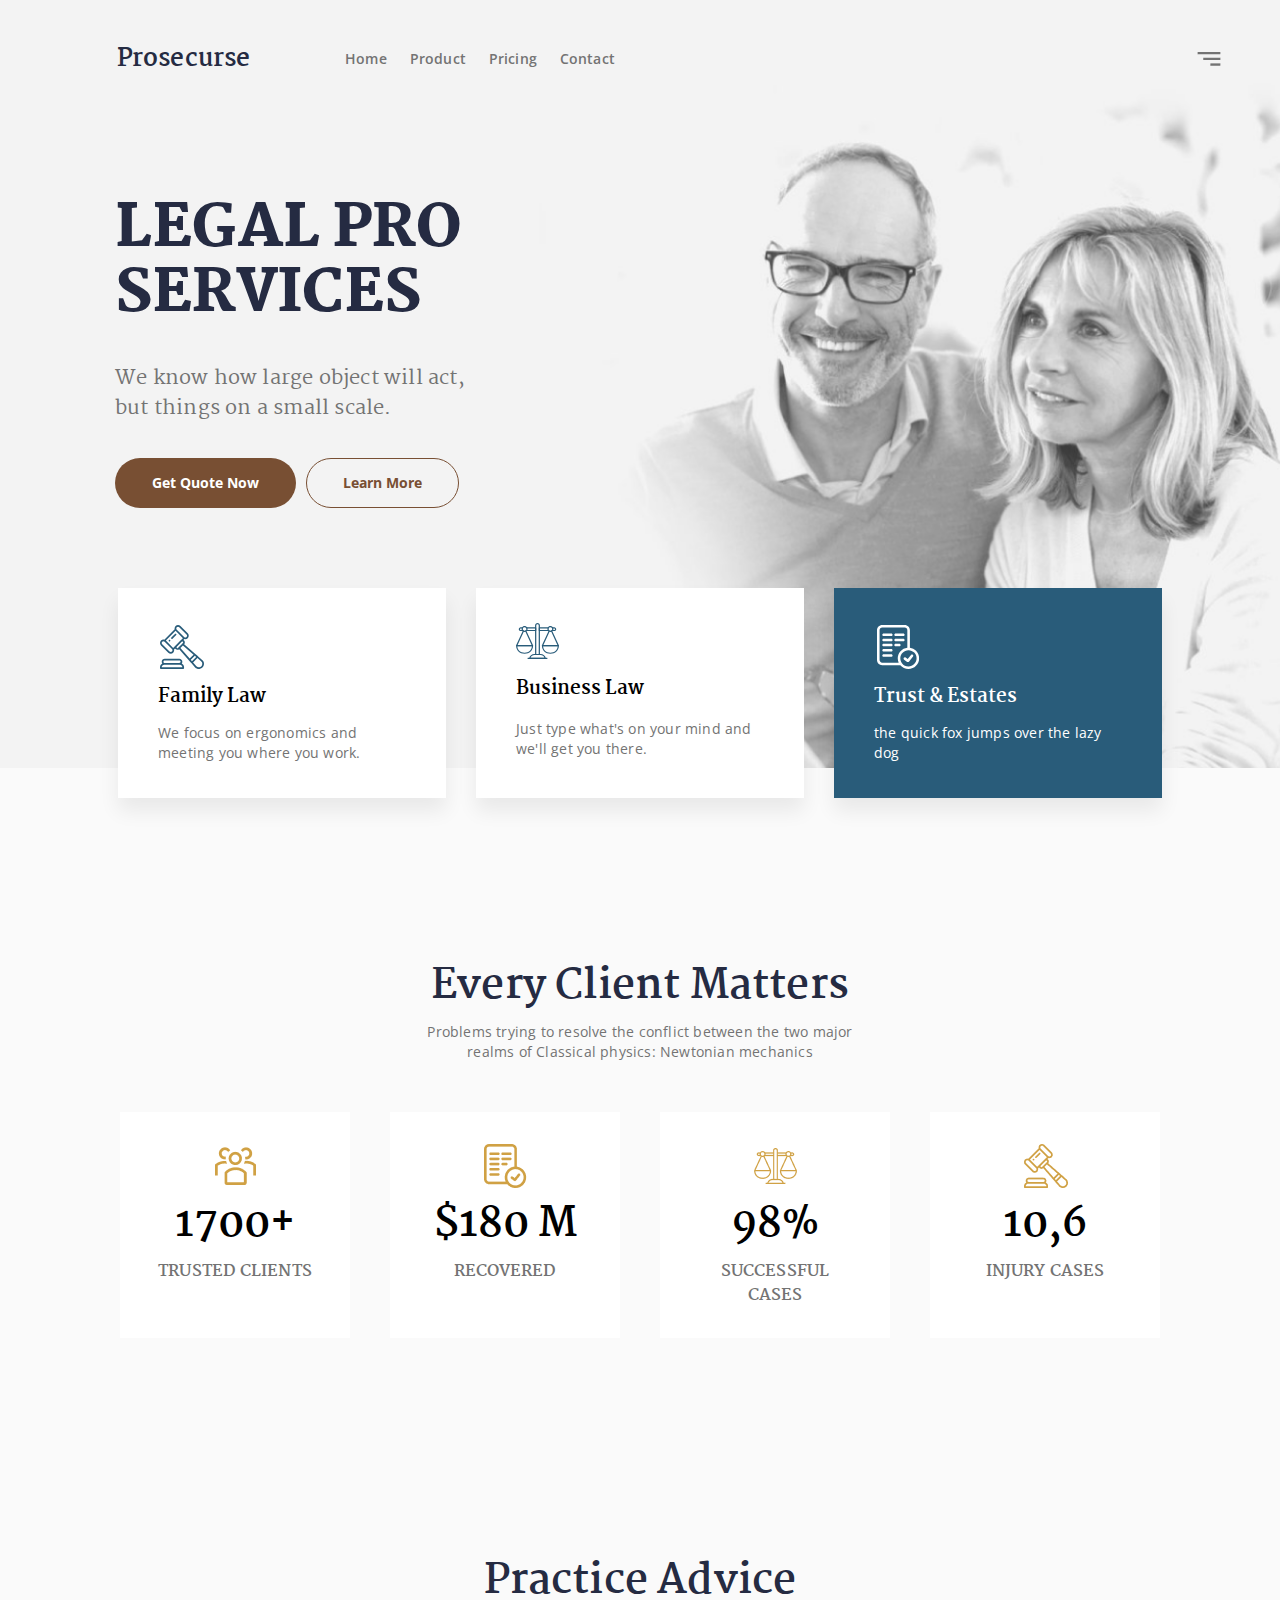
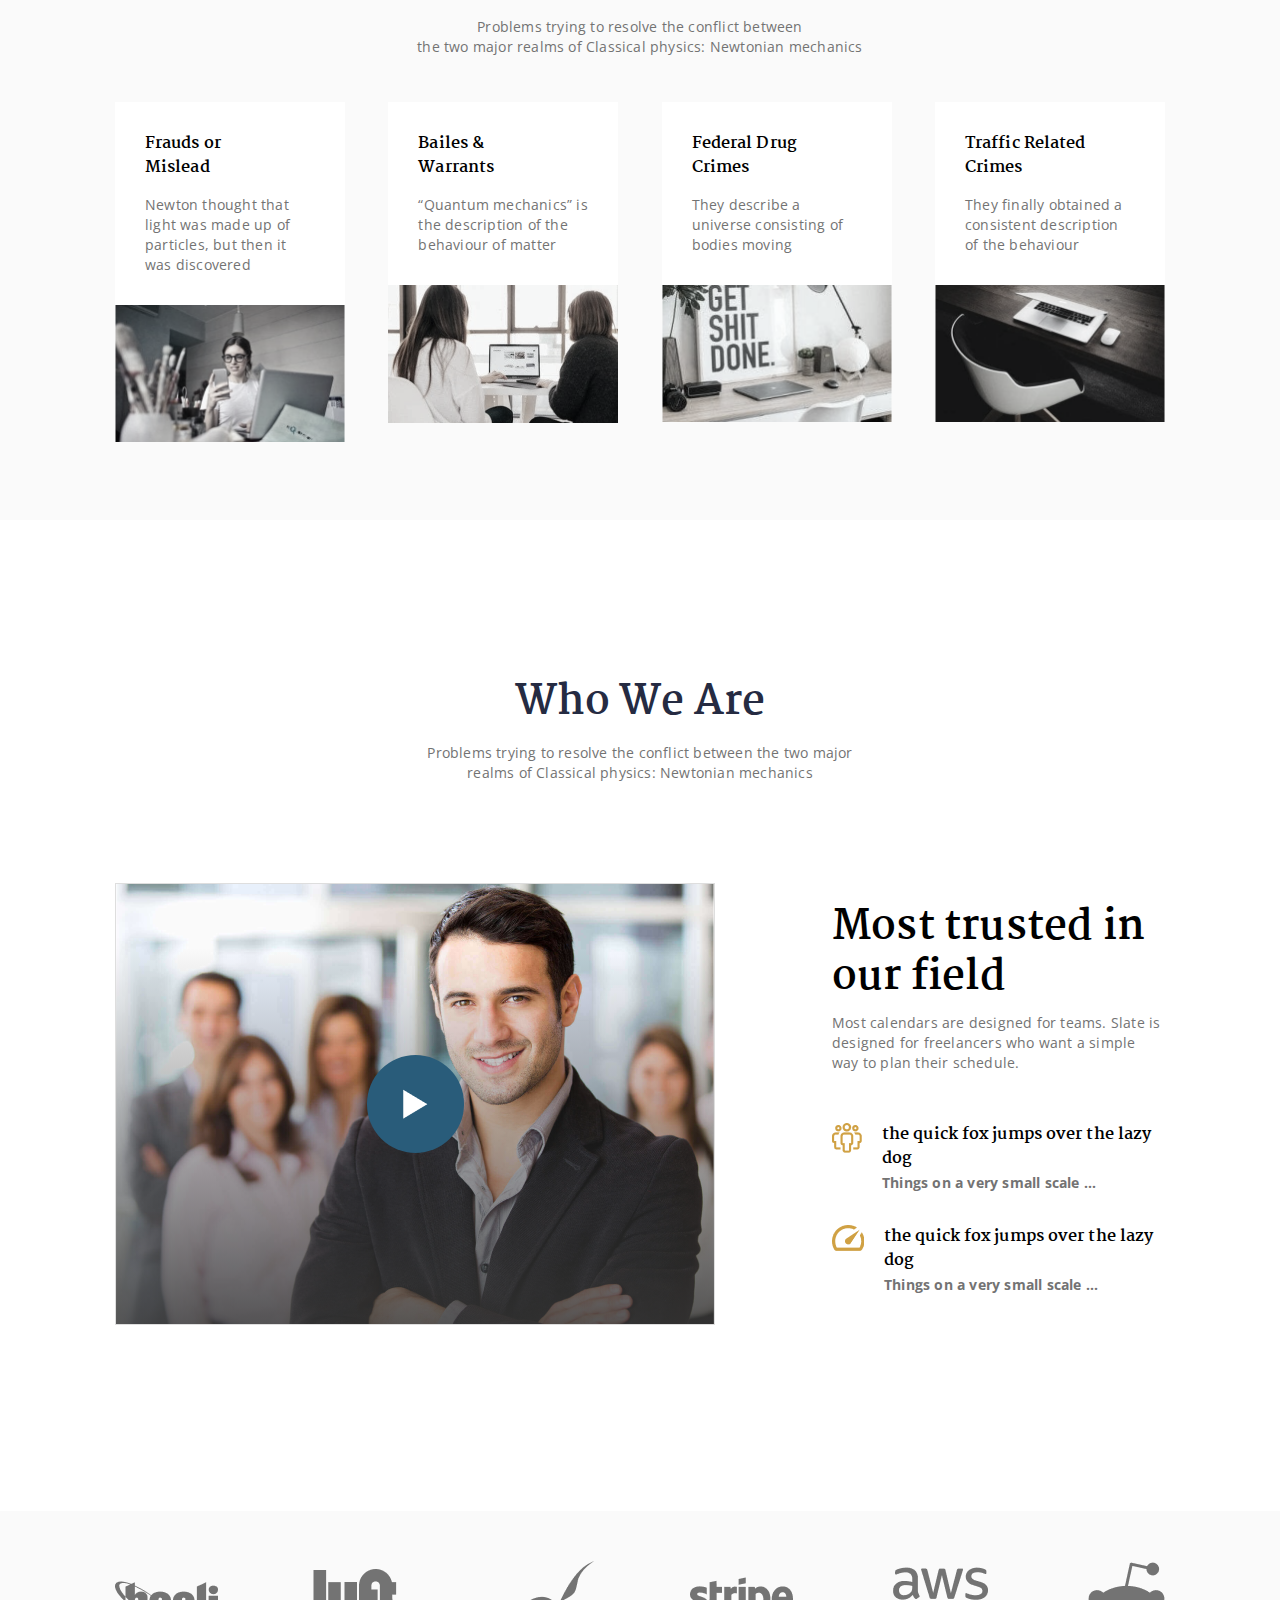
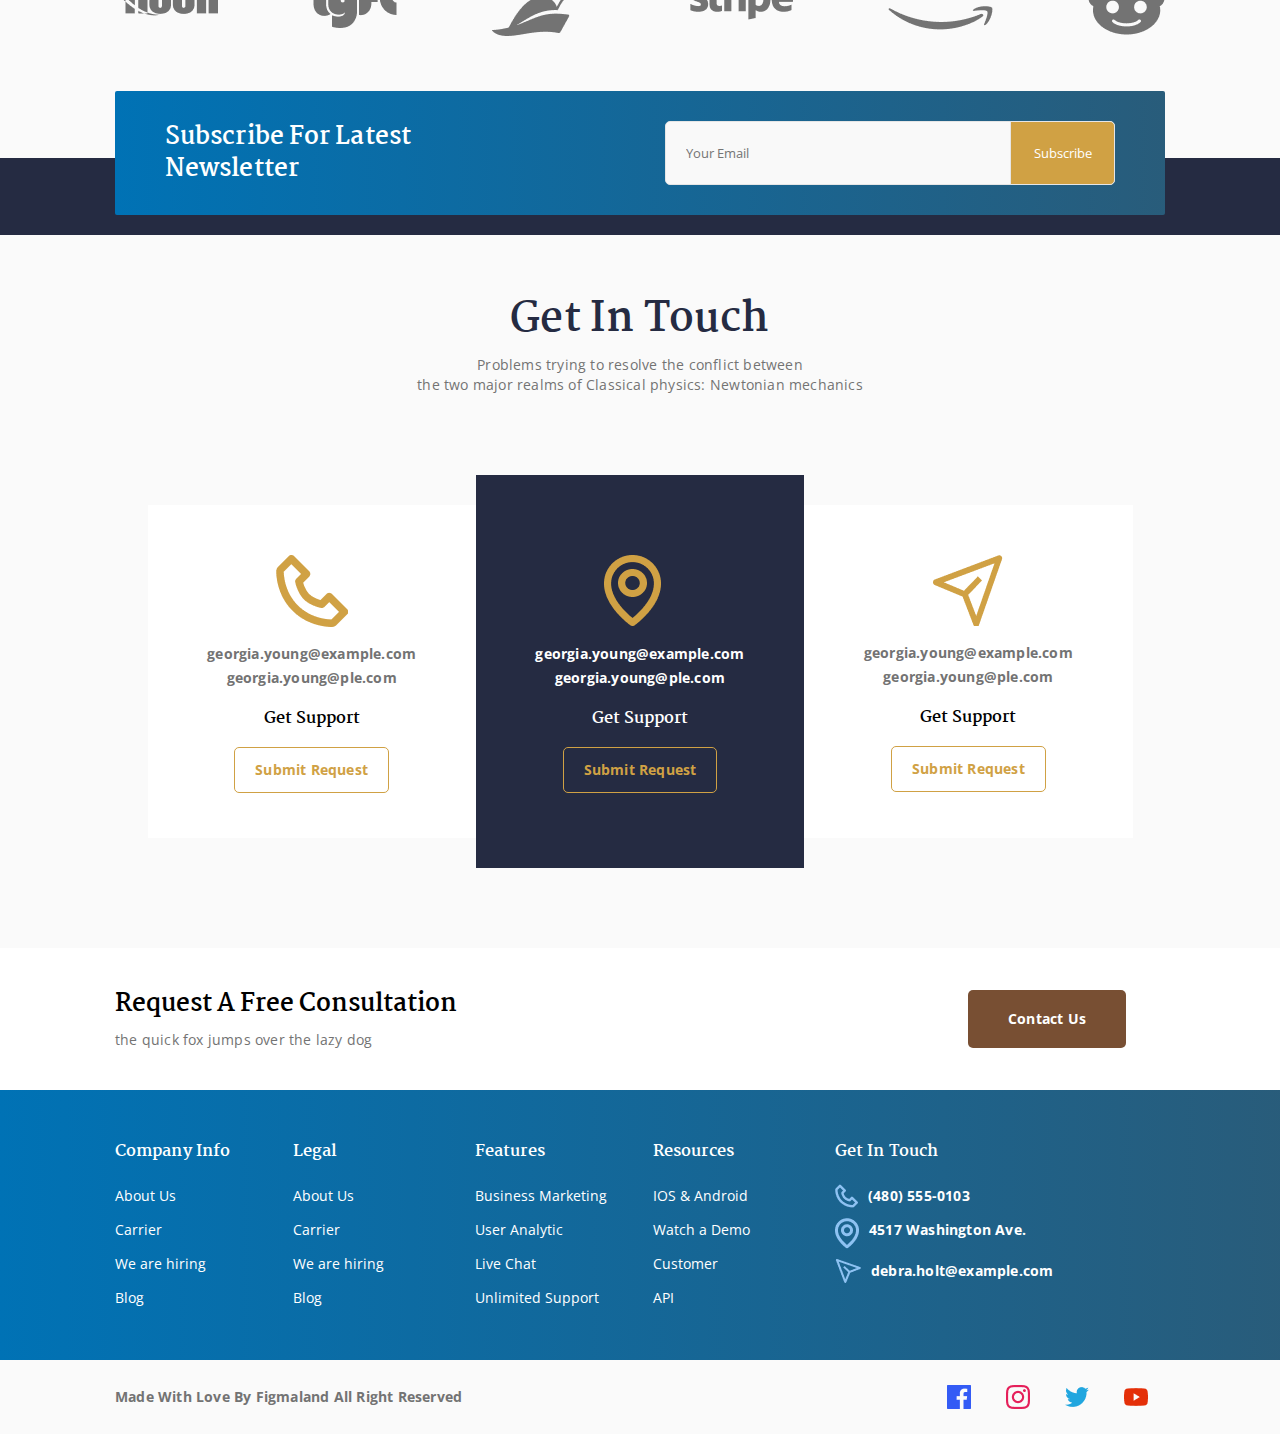
==== commit b4e10d5f: "update 24/11/65 (1)" ====
--- a/index.html
+++ b/index.html
@@ -55,7 +55,7 @@
                 </div> 
                 <div class="row">
                     <div class="card-item-white">
-                        <img src="images/c1.png" alt="">
+                        <img src="images/New folder/c1.svg" alt="">
                         <h3 class="hide">
                             Family Law
                         </h3>
@@ -68,7 +68,7 @@
 
                     </div>
                     <div class="card-item-white">
-                        <img src="images/c2.png" alt="">
+                        <img src="images/New folder/c2.svg" alt="">
                         <h3 class="hide">
                             Business Law
                         </h3>
@@ -80,7 +80,7 @@
                         </p>
                     </div>
                     <div class="card-item-blue">
-                        <img src="images/c3.png" alt="">
+                        <img src="images/New folder/c3.svg" alt="">
                         <h3 class="hide">
                             Trust & Estates
                         </h3>
@@ -155,14 +155,14 @@
 <!--------------------------------- Practice Advice ----------------------------->
     <div class=" practice-advice col-md-12">
         <div class="container ">
-            <div class="sub-container ">
-                <div class=" row">
+            <div class="row ">
+                <div class=" main-content">
                     
                         <h2>
                             Practice Advice
                         </h2>
                         <p>
-                            Problems trying to resolve the conflict between 
+                            Problems trying to resolve the conflict between <br class=" hide">
                             the two major realms of Classical physics: Newtonian mechanics 
                         </p>
                 </div>
--- a/css/style.css
+++ b/css/style.css
@@ -54,6 +54,26 @@
     display: grid;
     width: auto;  
 }
+.main-content > h2 {
+    font-size: 40px;
+    line-height: 50px;
+    letter-spacing: 0.2px;   
+    color: #252B42;
+    /*  */
+    text-align: center;
+
+}
+.main-content > p {
+    width: 468px;
+    font-weight: 400;
+    font-size: 14px;
+    line-height: 20px;
+    text-align: center;
+    letter-spacing: 0.2px;
+    color: #737373;
+    margin: 0 auto;
+}
+
 /* Header */
 .header {
     padding-bottom: 114px;  
@@ -101,9 +121,6 @@
     width: 50%;
 }
 .header .card-haeder-info h1{
-    font-family: 'Martel';
-    font-style: normal;
-    font-weight: 900;
     font-size: 58px;
     line-height: 65px;
     letter-spacing: 0.2px;
@@ -162,8 +179,6 @@
     border-radius: 73.6px;
 }
 .btn-text {  
-    font-family: 'Open Sans';
-    font-style: normal;
     font-weight: 700;
     font-size: 14px;
     line-height: 28px;
@@ -210,7 +225,7 @@
     filter: opacity(.7);
     color: #ffffff;
     padding: 5px 15px;
-    transition: all .5s;
+    transition: all .7s;
 }
 .nav-icon {
     display: flex;
@@ -232,36 +247,19 @@
     padding: 80px 93px 94px 93px;
     align-items: center;
 }
-.every-client-matters .row .main-content h2 {
+.every-client-matters .row:nth-child(1){
+    margin-bottom: 50px;
+}
+.every-client-matters .row:nth-child(1) .main-content h2 {
     margin-bottom: 10px;
 }
-.main-content > h2 {
-    font-size: 40px;
-    line-height: 50px;
-    letter-spacing: 0.2px;   
-    color: #252B42;
-    /*  */
-    text-align: center;
-
-}
-.main-content > p {
-    width: 468px;
-    font-weight: 400;
-    font-size: 14px;
-    line-height: 20px;
-    text-align: center;
-    letter-spacing: 0.2px;
-    color: #737373;
-    /*  */
-}
-.every-client-matters .row:nth-last-of-type(1) {
-    /* background-color: aqua; */
+
+.every-client-matters .row:nth-child(2) {
     grid-template-columns: repeat(4,230px);
     grid-template-rows: auto;
-    margin-top: 50px;
     gap: 40px;
 }
-.every-client-matters .row > div.col-md-3 {
+.every-client-matters .row:nth-child(2) > div.col-md-3 {
     display: flex;
     flex-direction: column;
     align-items: center;
@@ -272,12 +270,12 @@
     transition: all 1s;
 
 }
-.every-client-matters .row > div.col-md-3 h2{
+.every-client-matters .row:nth-child(2) > div.col-md-3 h2{
     line-height: 50px;
     font-size: 40px;
 
 }
-.every-client-matters .row > div.col-md-3 h5 {
+.every-client-matters .row:nth-child(2) > div.col-md-3 h5 {
     font-size: 16px;
     line-height: 24px;
     text-align: center;
@@ -285,7 +283,7 @@
     color: #737373;
 
 }
-.every-client-matters .row > div.col-md-3:hover {
+.every-client-matters .row:nth-child(2) > div.col-md-3:hover {
     /* box-shadow: 10px 10px lightblue; */
     border-radius: 15px;
     filter: drop-shadow(0px 3px 10px lightblue);
@@ -300,35 +298,14 @@
 .practice-advice > .container {
     padding-top: 80px;
     padding-bottom: 84px;
-    /* border: #0072B5 solid 1px; */
-}
-.container .sub-container {
+}
+.practice-advice .container .row:nth-child(1) {
     margin: 45px 93px;
-    align-items: center;
-
-}
-/* .sub-container > .row {
-    display: flex;
-    flex-direction: column;
-    justify-content: center;
-    align-items: center;
-} */
-.sub-container > .row > h2 {
-    font-size: 40px;
-    line-height: 50px;
-    letter-spacing: 0.2px;
-    margin-bottom: 10px;
-    text-align: center;
-}
-.sub-container > .row > p {
-    font-size: 14px;
-    line-height: 20px;
-    text-align: center;
-    width: 431px;
-    margin: 0 auto;
-    letter-spacing: 0.2px;
-}
-.practice-advice .container > .row {
+}
+.practice-advice .row:nth-child(1) .main-content h2 {
+    margin-bottom: 10PX;
+}
+.practice-advice .container > .row:nth-child(2) {
     justify-content: space-between;
     grid-template-columns: repeat(4,230px);
     gap: 40px;
@@ -358,7 +335,6 @@
 .practice-advice .col-md-3 > .card-image {
     margin-bottom: -5%;
     background-color: transparent;
-    /* border: #0072B5 solid 2px; */
     
 }
 .practice-advice .card-image > img {
@@ -378,8 +354,6 @@
 .practice-advice .col-md-3:hover {
     box-shadow: 0px 0px 15px lightblue;
     transition: all 1s;
-
-
 }
 
 /* About Who We Are */
@@ -390,8 +364,6 @@
 }
 .about .row:first-child {
     margin: 100px 93px ;
-    display: flex;
-    justify-content: center;
 }
 .about .container {
     padding-bottom: 43px;
@@ -399,7 +371,7 @@
 .about .row > .main-content h2{
     margin-bottom: 15px;
 }
-.about .row:last-child {
+.about .row:nth-child(2) {
     justify-content: space-between;
     grid-template-columns: 600px 333px;
     margin-bottom: 100px;
@@ -588,28 +560,29 @@
     padding: 80px 0;
     gap: 80px;
 }
-.contect .container .row:first-child {
+.contect .container .row:nth-child(1) {
     margin: 0 93px;
     justify-content: center;
-}
-.contect .container .row:first-child h2{
+
+}
+.contect .container .row:nth-child(1) h2{
     margin-bottom: 10px;
 }
-.contect .container .row:last-child {
+.contect .container .row:nth-child(2) {
     grid-template-columns: repeat(3,auto);
     margin: 0 32.5px;
     align-items: center;
 }
-.contect .container .row:last-child h5{
+.contect .container .row:nth-child(2) h5{
     font-size: 16px;
 }
 
-.contect .container .row:last-child > .col-md-4:nth-child(1) , .col-md-4:nth-child(3) {
+.contect .container .row:nth-child(2) > .col-md-4:nth-child(1) , .col-md-4:nth-child(3) {
     background: #FFFFFF;
     height: 333px;
     padding: 50px 40px;
 }
-.contect .container .row:last-child > .col-md-4:nth-child(2){
+.contect .container .row:nth-child(2) > .col-md-4:nth-child(2){
     background: #252B42;
     height: 393px;
     padding: 80px 40px;
@@ -618,14 +591,14 @@
 .text-white-center > h6 {
     color: #FFFFFF;
 }
-.contect .container .row:last-child > .col-md-4 {
+.contect .container .row:nth-child(2) > .col-md-4 {
     display: flex;
     flex-direction: column;
     align-items: center;
     gap: 15px;
     text-align: center;
 }
-.contect .row:last-child button {
+.contect .row:nth-child(2) button {
     padding: 10px 20px;
     border: 1px solid #D0A144;
     border-radius: 5px;
@@ -638,7 +611,7 @@
     cursor: pointer;
     transition: all .3s;
 }
-.contect .row:last-child button:hover {
+.contect .row:nth-child(2) button:hover {
     background: #D0A144;
     transition: all .7s;
     border-radius: 100px;
@@ -656,7 +629,7 @@
     grid-template-columns: 454px 236px;
     align-items: center;
     padding: 0px;
-    gap: 360px;
+    justify-content: space-between;
 }
 .footer-1 > .container > .row > .col-md-6.title{
     display: flex;
@@ -754,7 +727,7 @@
 .footer-3 .row {
     grid-template-columns: 600px 236px;
     margin: 25px 0;
-    gap: 213px;
+    justify-content: space-between;
 }
 .footer-3 .col-md-6 {
     display: grid; 
@@ -797,9 +770,6 @@
         margin: 0;
         padding: 0;
 
-    }
-    .every-client-matters .row:nth-last-of-type(1) {
-        grid-template-columns: repeat(1,230px);
     }
     .navbar {
         position: relative;
@@ -883,33 +853,40 @@
     .main-content > p {
         width: auto;
     }
-    .practice-advice .container > .row {
+    .every-client-matters .container {
+        padding-bottom: 160px;
+    }
+    .every-client-matters .row:nth-child(2) {
+        grid-template-columns: repeat(1,230px);
+    }
+    .practice-advice .container > .row:nth-child(2) {
         margin: 0 auto;
         grid-template-columns: repeat(1,230px);
         gap: 40px;
     }
-    .every-client-matters .row .main-content h2 {
+    .every-client-matters .row:nth-child(1) .main-content h2 {
         width: 259px;
         
     }
-    .every-client-matters .row .main-content p {
+    .every-client-matters .row:nth-child(1) .main-content p {
         width: 206px;
-        margin: 0 auto;
-    }
-    .practice-advice {
-        margin-bottom: 0;
-    }
-    .container .sub-container {
-        margin: 45px 43px;
-    }
-    .sub-container > .row > h2 {
-        /* text-align: center; */
+    }
+    .practice-advice > .container {
+        padding-top: 53px;
+    }
+    .practice-advice .container .row:nth-child(1) {
+        margin: 45px;
+    }
+    .practice-advice .container > .row:nth-child(1) h2 {
+        text-align: center;
         margin: 0 78px;
-    }
-    .sub-container > .row > p {
+
+    }
+    .practice-advice .container > .row:nth-child(1) .main-content p {
         width: 206px;
     }
-    .about .row:last-child {
+
+    .about .row:nth-child(2) {
         justify-content: space-between;
         grid-template-columns: repeat(1,333px);
         gap: 52px;
@@ -917,7 +894,8 @@
     }
     
     .about .row:first-child {
-        margin: 100px 45px;
+        margin: 100px 0;
+        justify-content: center;
 
     }
     .about .row > .main-content h2 {
@@ -947,6 +925,7 @@
     }
     .clients > .container.row.input {
         grid-template-columns: repeat(1,auto);
+        justify-content: center;
         text-align: center;
         width: 100%;
         gap: 30px;
@@ -961,19 +940,25 @@
         margin: 0 auto;
         
     }
+    .contect .container .row .main-content {
+        justify-content: center;
+    }
     .contect .container .row:first-child h2 {
         width: 258px;
     }
     .contect .container .row:first-child p {
         width: 264px;
     }
-    .contect .container .row:last-child {
+    .contect .container .row:nth-child(2) {
         grid-template-columns: repeat(1,auto);
         margin: 0 43.5px;
         gap: 30px;
     
     }
     
+    .footer-1 > .container > .row > .col-md-6.title p{
+        width: 170px;
+    }
     .footer-1 > .container > .row > .col-md-6.button {
         justify-content: flex-start;
     }
@@ -1053,13 +1038,13 @@
     .header {
         padding-bottom: 0;  
     }
-    .every-client-matters .row:nth-last-of-type(1) {
+    .every-client-matters .row:nth-child(2) {
         grid-template-columns: repeat(2,230px);
     }
     .practice-advice > .container {
         padding-top: 0px;
     }
-    .practice-advice .container > .row {
+    .practice-advice .container > .row:nth-child(2) {
         margin: 0 auto;
         grid-template-columns: repeat(2,300px);
         gap: 40px;
@@ -1070,7 +1055,7 @@
     .practice-advice .col-md-3 > .card-image img{
         width: 100%;
     }
-    .about .row:last-child {
+    .about .row:nth-child(2) {
         justify-content: space-between;
         grid-template-columns: repeat(1,600px);
         gap: 52px;
@@ -1097,23 +1082,23 @@
         height: 100px;
         bottom: -20px;
     }
-    .contect .container .row:last-child {
+    .contect .container .row:nth-child(2) {
         display: flex;
         flex-wrap: wrap;
         margin: 0 43.5px;
         gap: 30px;
         justify-content: center;
     }
-    .contect .container .row:last-child > .col-md-4:nth-child(2){
+    .contect .container .row:nth-child(2) > .col-md-4:nth-child(2){
         order: 1;
         width: 600px;
     }
-    .contect .container .row:last-child > .col-md-4:nth-child(1){
+    .contect .container .row:nth-child(2) > .col-md-4:nth-child(1){
         order: 2;
         width: 45%;
 
     }
-    .contect .container .row:last-child > .col-md-4:nth-child(3){
+    .contect .container .row:nth-child(2) > .col-md-4:nth-child(3){
         order: 3;
         width: 45%;
 
@@ -1153,7 +1138,7 @@
 
     }
     .footer-3 .row {
-        grid-template-columns: repeat(2, auto);
+        grid-template-columns: auto;
         margin: 25px 89px;
         gap: 50px;
     }
